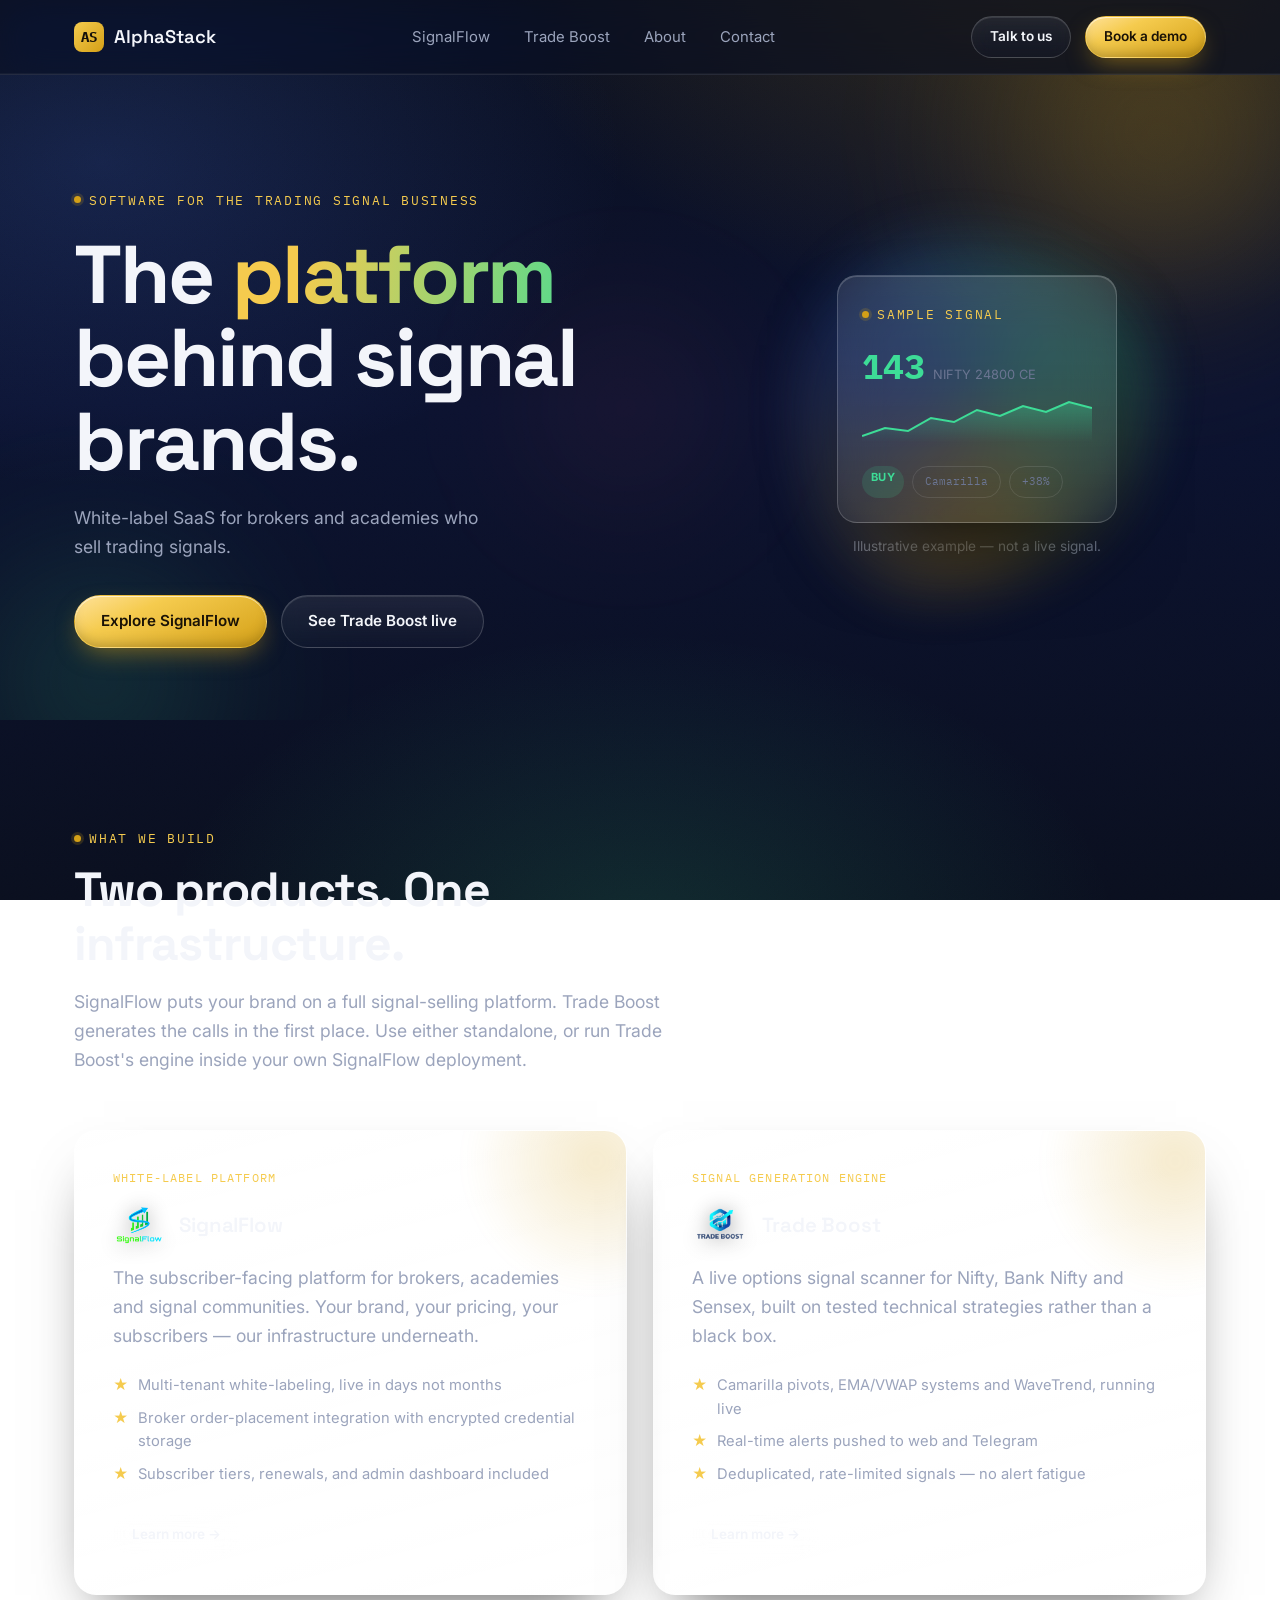
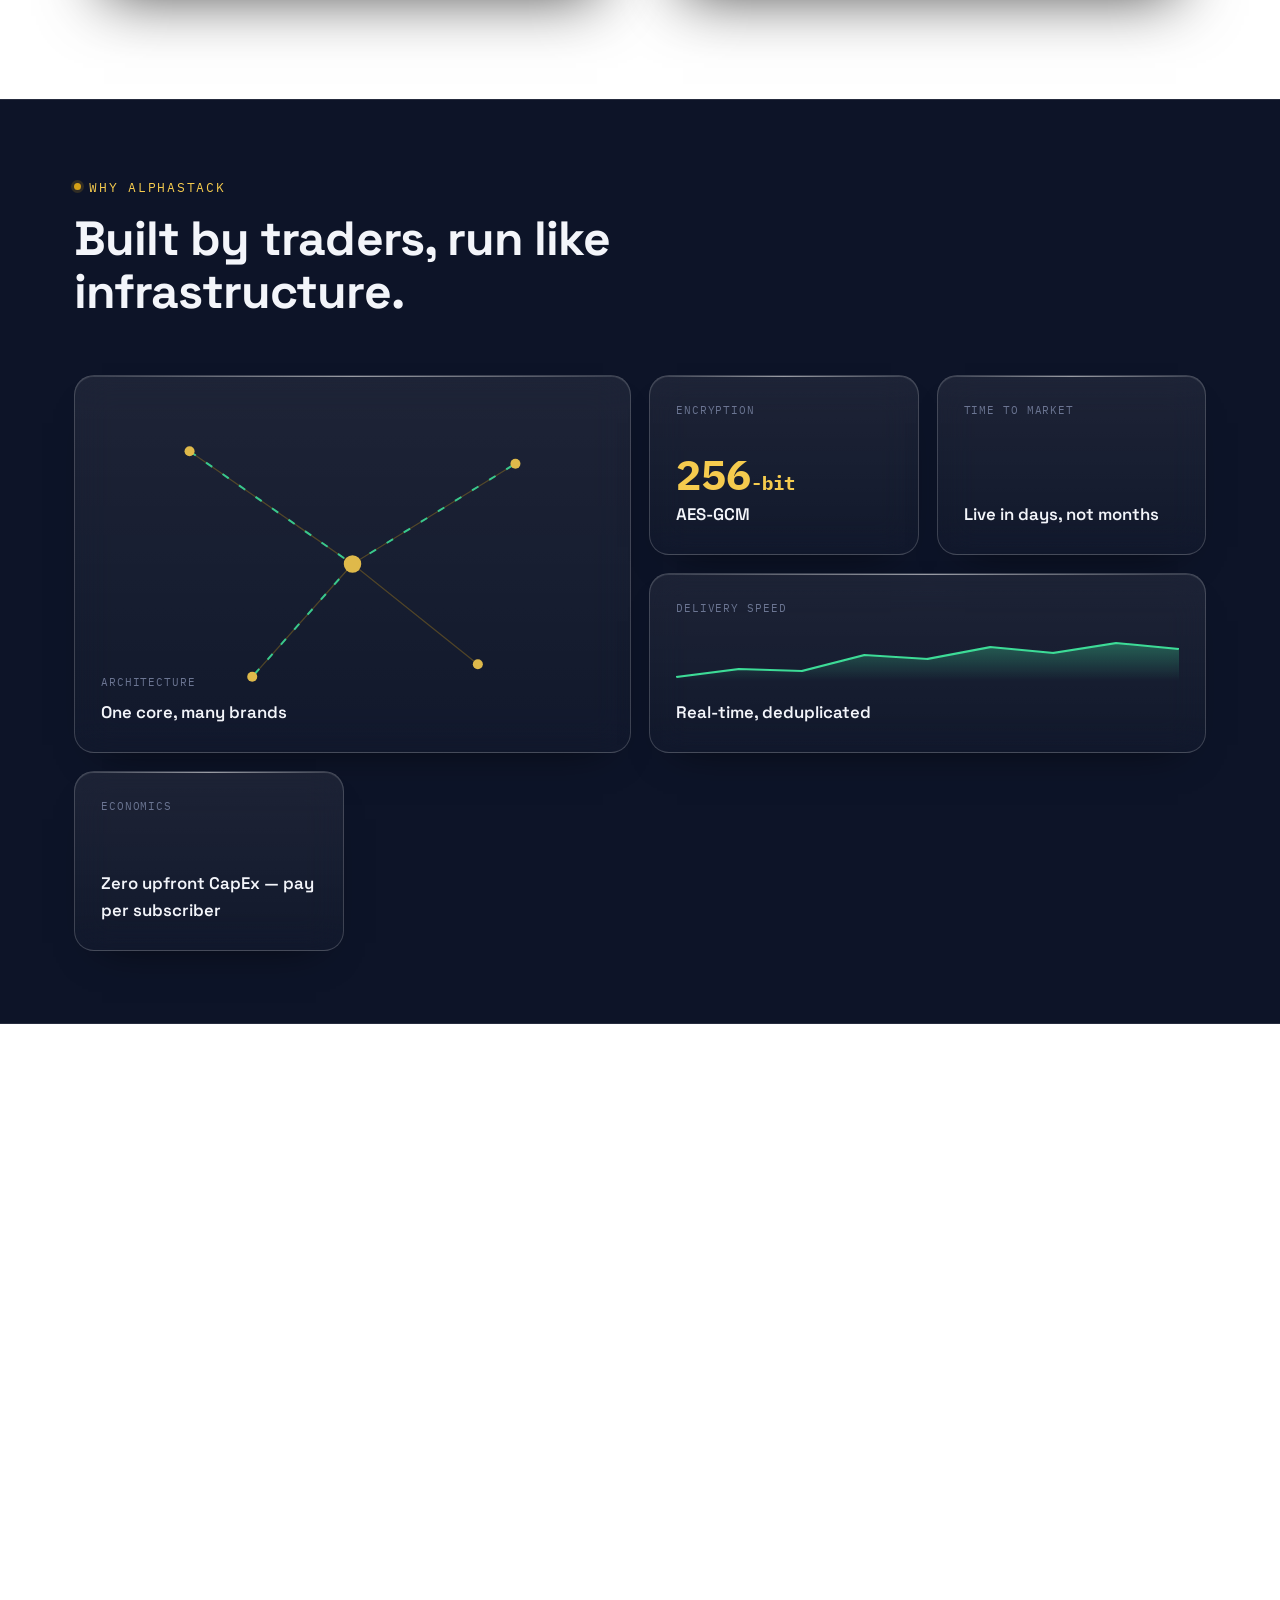
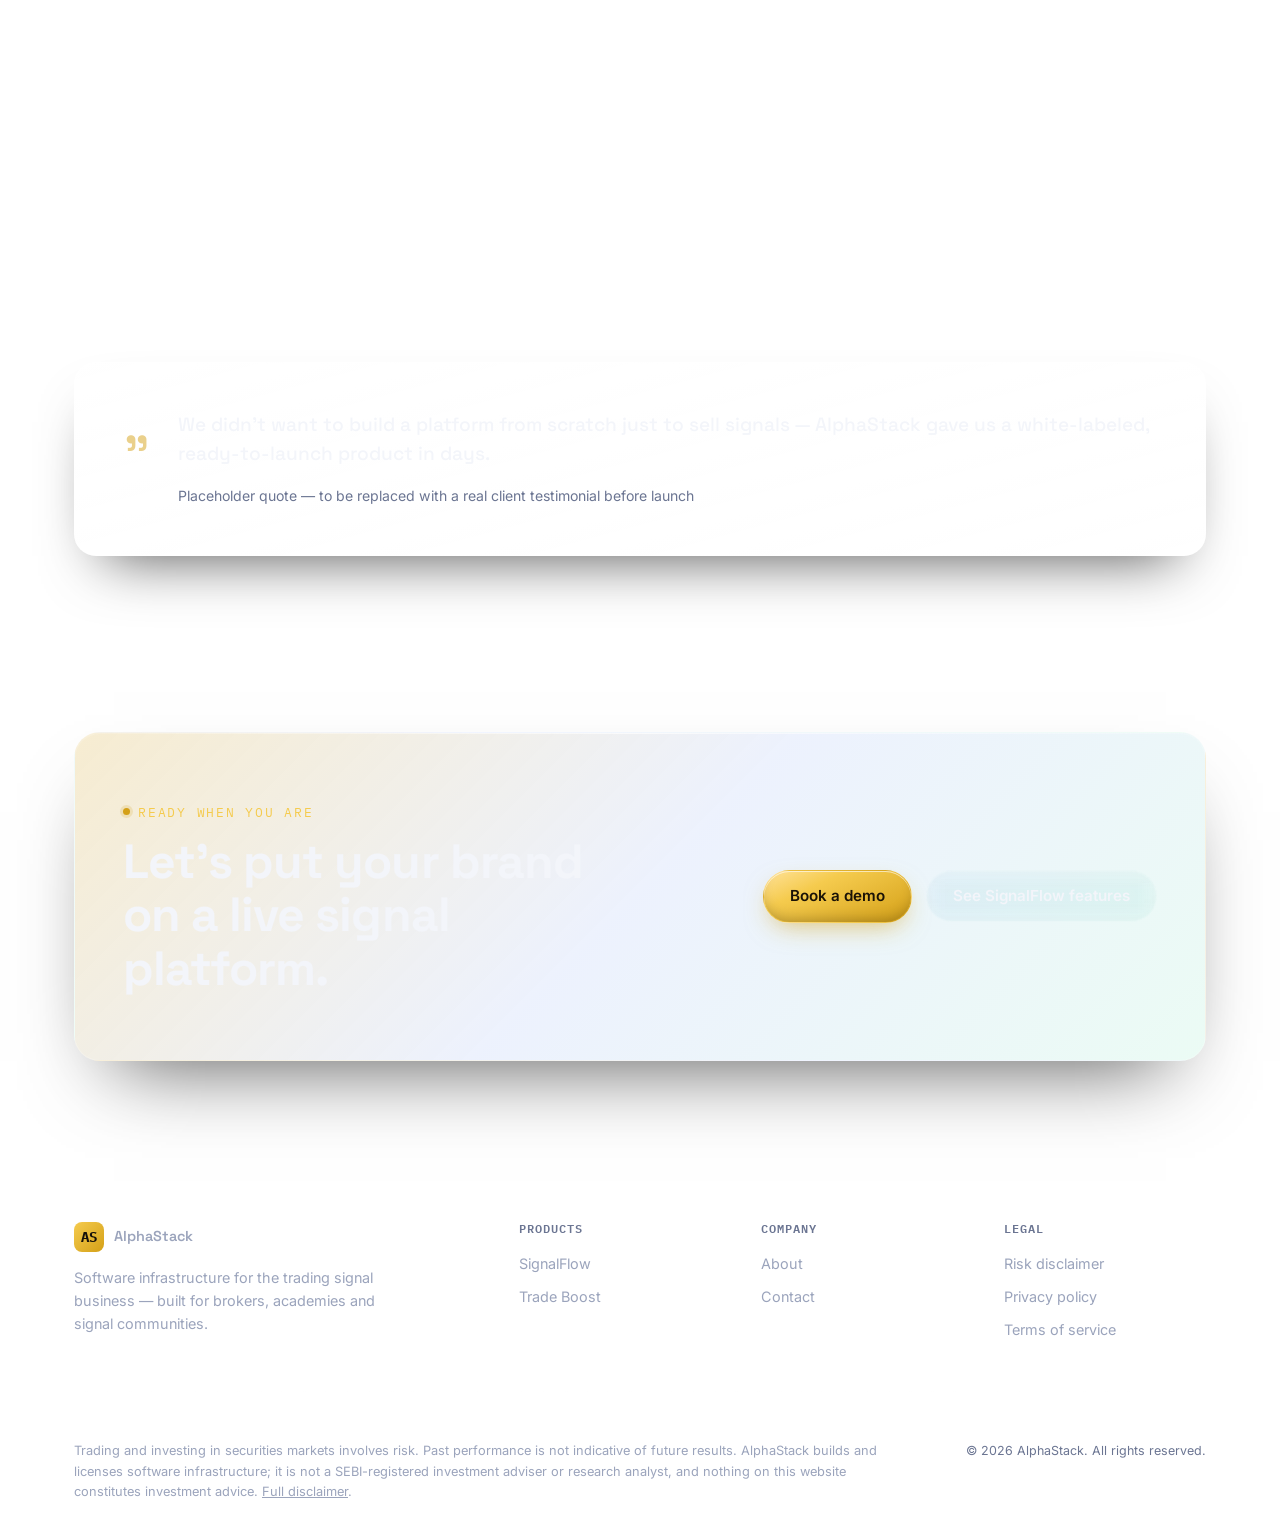
==== index.html @ 2ff77094 "Initial commit: AlphaStack marketing site Static HTML/CSS/JS site for SignalFlow and Trade Boost, pl" ====
<!DOCTYPE html>
<html lang="en">
<head>
<meta charset="UTF-8">
<meta name="viewport" content="width=device-width, initial-scale=1.0">
<title>AlphaStack — White-label trading signal platforms</title>
<meta name="description" content="AlphaStack builds SignalFlow, a white-label trading signal platform for brokers and academies, and Trade Boost, a live options signal engine for Nifty, Bank Nifty and Sensex.">
<link rel="canonical" href="https://alphastack.in/index.html">
<link rel="icon" type="image/svg+xml" href="favicon.svg">
<meta property="og:type" content="website">
<meta property="og:title" content="AlphaStack — White-label trading signal platforms">
<meta property="og:description" content="AlphaStack builds SignalFlow, a white-label trading signal platform for brokers and academies, and Trade Boost, a live options signal engine for Nifty, Bank Nifty and Sensex.">
<meta property="og:url" content="https://alphastack.in/index.html">
<meta property="og:image" content="https://alphastack.in/logos/SignalFlow-Logo.png">
<meta name="twitter:card" content="summary_large_image">
<meta name="twitter:title" content="AlphaStack — White-label trading signal platforms">
<meta name="twitter:description" content="AlphaStack builds SignalFlow, a white-label trading signal platform for brokers and academies, and Trade Boost, a live options signal engine for Nifty, Bank Nifty and Sensex.">
<meta name="twitter:image" content="https://alphastack.in/logos/SignalFlow-Logo.png">
<link rel="preconnect" href="https://fonts.googleapis.com">
<link href="https://fonts.googleapis.com/css2?family=Space+Grotesk:wght@500;600;700&family=Inter:wght@400;500;600;700&family=IBM+Plex+Mono:wght@400;500;600&display=swap" rel="stylesheet">
<link rel="stylesheet" href="style.css">
</head>
<body>

<nav class="nav">
  <div class="wrap">
    <a href="index.html" class="brand"><span class="brand-mark">AS</span> AlphaStack</a>
    <ul class="nav-links">
      <li><a href="signalflow.html">SignalFlow</a></li>
      <li><a href="tradeboost.html">Trade Boost</a></li>
      <li><a href="about.html">About</a></li>
      <li><a href="contact.html">Contact</a></li>
      <li class="nav-cta-mobile"><a href="contact.html" class="btn btn-primary btn-sm">Book a demo</a></li>
    </ul>
    <div class="nav-cta">
      <a href="contact.html" class="btn btn-ghost btn-sm">Talk to us</a>
      <a href="contact.html" class="btn btn-primary btn-sm">Book a demo</a>
      <button class="nav-toggle" aria-label="Toggle menu" aria-expanded="false">☰</button>
    </div>
  </div>
</nav>

<header class="hero">
  <div class="hero-orbs"><div class="orb orb-1"></div><div class="orb orb-2"></div><div class="orb orb-3"></div></div>
  <div class="wrap hero-grid">
    <div>
      <span class="eyebrow">Software for the trading signal business</span>
      <h1 class="type-statement" style="margin-top:22px;">The <span class="grad">platform</span><br>behind signal brands.</h1>
      <p class="lede" style="margin-top:20px; max-width:420px;">White-label SaaS for brokers and academies who sell trading signals.</p>
      <div class="hero-actions">
        <a href="signalflow.html" class="btn btn-primary">Explore SignalFlow</a>
        <a href="tradeboost.html" class="btn btn-ghost">See Trade Boost live</a>
      </div>
    </div>

    <div class="hero-stage reveal">
      <div class="blob"></div>
      <div class="stage-card" id="hero-stage-card">
        <div class="eyebrow" style="margin-bottom:14px;">Sample signal</div>
        <div class="stage-metric"><span class="n" data-count="142.5">0</span><span class="u">NIFTY 24800 CE</span></div>
        <svg class="sparkline" viewBox="0 0 200 44" preserveAspectRatio="none">
          <defs><linearGradient id="sparkFill" x1="0" y1="0" x2="0" y2="1"><stop offset="0%" stop-color="#3DDC97" stop-opacity=".35"/><stop offset="100%" stop-color="#3DDC97" stop-opacity="0"/></linearGradient></defs>
          <path class="fill" d="M0,38 L20,30 L40,33 L60,20 L80,24 L100,12 L120,18 L140,8 L160,14 L180,4 L200,10 L200,44 L0,44 Z"/>
          <path d="M0,38 L20,30 L40,33 L60,20 L80,24 L100,12 L120,18 L140,8 L160,14 L180,4 L200,10"/>
        </svg>
        <div class="stage-pills">
          <span class="pill pill-buy">BUY</span>
          <span class="badge" style="font-size:.68rem;">Camarilla</span>
          <span class="badge" style="font-size:.68rem;">+38%</span>
        </div>
      </div>
      <p class="hero-note" style="text-align:center; margin-top:14px;">Illustrative example — not a live signal.</p>
    </div>
  </div>
</header>

<section class="section">
  <div class="wrap">
    <div class="section-head reveal">
      <span class="eyebrow">What we build</span>
      <h2>Two products. One infrastructure.</h2>
      <p class="lede">SignalFlow puts your brand on a full signal-selling platform. Trade Boost generates the calls in the first place. Use either standalone, or run Trade Boost's engine inside your own SignalFlow deployment.</p>
    </div>

    <div class="grid-2">
      <div class="product-card reveal">
        <span class="product-tag">White-label platform</span>
        <div class="product-head">
          <div class="brand-logo-chip icon"><img src="logos/SignalFlow-Logo.png" alt="SignalFlow logo" loading="lazy"></div>
          <h3>SignalFlow</h3>
        </div>
        <p class="lede">The subscriber-facing platform for brokers, academies and signal communities. Your brand, your pricing, your subscribers — our infrastructure underneath.</p>
        <ul class="product-feats">
          <li>Multi-tenant white-labeling, live in days not months</li>
          <li>Broker order-placement integration with encrypted credential storage</li>
          <li>Subscriber tiers, renewals, and admin dashboard included</li>
        </ul>
        <a href="signalflow.html" class="btn btn-ghost btn-sm" style="margin-top:10px; align-self:flex-start;">Learn more →</a>
      </div>

      <div class="product-card reveal">
        <span class="product-tag">Signal generation engine</span>
        <div class="product-head">
          <div class="brand-logo-chip icon"><img src="logos/Trade-Boost-logo.png" alt="Trade Boost logo" loading="lazy"></div>
          <h3>Trade Boost</h3>
        </div>
        <p class="lede">A live options signal scanner for Nifty, Bank Nifty and Sensex, built on tested technical strategies rather than a black box.</p>
        <ul class="product-feats">
          <li>Camarilla pivots, EMA/VWAP systems and WaveTrend, running live</li>
          <li>Real-time alerts pushed to web and Telegram</li>
          <li>Deduplicated, rate-limited signals — no alert fatigue</li>
        </ul>
        <a href="tradeboost.html" class="btn btn-ghost btn-sm" style="margin-top:10px; align-self:flex-start;">Learn more →</a>
      </div>
    </div>
  </div>
</section>

<section class="section section-tight" style="background:var(--bg-soft); border-top:1px solid var(--border); border-bottom:1px solid var(--border);">
  <div class="wrap">
    <div class="section-head reveal">
      <span class="eyebrow">Why AlphaStack</span>
      <h2>Built by traders, run like infrastructure.</h2>
    </div>
    <div class="bento-grid reveal-stagger">
      <div class="bento-tile bento-wide bento-tall reveal" style="justify-content:flex-end;">
        <svg class="network-svg" viewBox="0 0 400 300">
          <line x1="70" y1="60" x2="200" y2="150"></line>
          <line x1="200" y1="150" x2="330" y2="70"></line>
          <line x1="200" y1="150" x2="120" y2="240"></line>
          <line x1="200" y1="150" x2="300" y2="230"></line>
          <line class="flow" x1="70" y1="60" x2="200" y2="150"></line>
          <line class="flow" x1="200" y1="150" x2="330" y2="70"></line>
          <line class="flow" x1="200" y1="150" x2="120" y2="240"></line>
          <circle class="pulse" cx="70" cy="60" r="4"></circle>
          <circle class="pulse" cx="330" cy="70" r="4"></circle>
          <circle cx="200" cy="150" r="7"></circle>
          <circle class="pulse" cx="120" cy="240" r="4"></circle>
          <circle class="pulse" cx="300" cy="230" r="4"></circle>
        </svg>
        <div>
          <span class="bento-tag">Architecture</span>
          <div class="bento-label">One core, many brands</div>
        </div>
      </div>
      <div class="bento-tile reveal">
        <span class="bento-tag">Encryption</span>
        <div><div class="bento-num">256<span style="font-size:1.2rem;">-bit</span></div><div class="bento-label">AES-GCM</div></div>
      </div>
      <div class="bento-tile reveal">
        <span class="bento-tag">Time to market</span>
        <div class="bento-label" style="margin-top:auto;">Live in days, not months</div>
      </div>
      <div class="bento-tile bento-wide reveal">
        <span class="bento-tag">Delivery speed</span>
        <svg class="sparkline" viewBox="0 0 200 44" preserveAspectRatio="none" style="margin-top:6px;">
          <defs><linearGradient id="sparkFill2" x1="0" y1="0" x2="0" y2="1"><stop offset="0%" stop-color="#D4A017" stop-opacity=".35"/><stop offset="100%" stop-color="#D4A017" stop-opacity="0"/></linearGradient></defs>
          <path class="fill" d="M0,40 L25,32 L50,34 L75,18 L100,22 L125,10 L150,16 L175,6 L200,12 L200,44 L0,44 Z" fill="url(#sparkFill2)"/>
          <path d="M0,40 L25,32 L50,34 L75,18 L100,22 L125,10 L150,16 L175,6 L200,12" stroke="var(--gold-soft)"/>
        </svg>
        <div class="bento-label">Real-time, deduplicated</div>
      </div>
      <div class="bento-tile reveal">
        <span class="bento-tag">Economics</span>
        <div class="bento-label" style="margin-top:auto;">Zero upfront CapEx — pay per subscriber</div>
      </div>
    </div>
  </div>
</section>

<section class="section">
  <div class="wrap">
    <div class="section-head reveal">
      <span class="eyebrow">How it works</span>
      <h2>From signup to live subscribers, in three steps.</h2>
    </div>
    <div class="steps">
      <div class="step reveal">
        <h3>Configure your brand</h3>
        <p>Logo, colors, domain, pricing — live in days.</p>
      </div>
      <div class="step reveal">
        <h3>Connect broker</h3>
        <p>Encrypted credentials, order-placement wired in.</p>
      </div>
      <div class="step reveal">
        <h3>Go live</h3>
        <p>Publish signals, manage subscribers from day one.</p>
      </div>
    </div>
  </div>
</section>

<section class="section section-tight">
  <div class="wrap">
    <div class="stats reveal">
      <div class="stat"><div class="num" data-count="3">0</div><div class="lbl">Strategy engines running</div></div>
      <div class="stat"><div class="num" data-count="256" data-suffix="-bit">0</div><div class="lbl">Broker credential encryption</div></div>
      <div class="stat"><div class="num" data-count="2">0</div><div class="lbl">Products, one infrastructure</div></div>
    </div>
  </div>
</section>

<section class="section section-tight">
  <div class="wrap">
    <div class="testimonial reveal">
      <span class="quote-mark">"</span>
      <div>
        <blockquote>We didn't want to build a platform from scratch just to sell signals — AlphaStack gave us a white-labeled, ready-to-launch product in days.</blockquote>
        <cite>Placeholder quote — to be replaced with a real client testimonial before launch</cite>
      </div>
    </div>
  </div>
</section>

<section class="section">
  <div class="wrap">
    <div class="cta-band reveal">
      <div>
        <span class="eyebrow">Ready when you are</span>
        <h2 style="margin-top:12px;">Let's put your brand on a live signal platform.</h2>
      </div>
      <div style="display:flex; gap:14px; flex-wrap:wrap;">
        <a href="contact.html" class="btn btn-primary">Book a demo</a>
        <a href="signalflow.html" class="btn btn-ghost">See SignalFlow features</a>
      </div>
    </div>
  </div>
</section>

<footer>
  <div class="wrap">
    <div class="footer-grid">
      <div>
        <a href="index.html" class="brand" style="margin-bottom:14px; display:inline-flex;"><span class="brand-mark">AS</span> AlphaStack</a>
        <p style="color:var(--text-muted); font-size:.9rem; max-width:320px;">Software infrastructure for the trading signal business — built for brokers, academies and signal communities.</p>
      </div>
      <div>
        <h4>Products</h4>
        <a href="signalflow.html">SignalFlow</a>
        <a href="tradeboost.html">Trade Boost</a>
      </div>
      <div>
        <h4>Company</h4>
        <a href="about.html">About</a>
        <a href="contact.html">Contact</a>
      </div>
      <div>
        <h4>Legal</h4>
        <a href="disclaimer.html">Risk disclaimer</a>
        <a href="privacy.html">Privacy policy</a>
        <a href="terms.html">Terms of service</a>
      </div>
    </div>
    <div class="divider-fade"></div>
    <div class="footer-bottom" style="margin-top:24px;">
      <p class="disclaimer-short">Trading and investing in securities markets involves risk. Past performance is not indicative of future results. AlphaStack builds and licenses software infrastructure; it is not a SEBI-registered investment adviser or research analyst, and nothing on this website constitutes investment advice. <a href="disclaimer.html">Full disclaimer</a>.</p>
      <p class="copyright">© 2026 AlphaStack. All rights reserved.</p>
    </div>
  </div>
</footer>

<script defer src="/_vercel/insights/script.js"></script>
<script src="script.js"></script>
</body>
</html>
---- style.css ----
/* ============================================================
   AlphaStack — Design tokens
   ============================================================ */
:root{
  --bg:            #0A0F1F;
  --bg-soft:       #0D1428;
  --surface:       rgba(255,255,255,.045);
  --surface-hi:    rgba(255,255,255,.075);
  --border:        rgba(255,255,255,.10);
  --border-hi:     rgba(255,255,255,.18);
  --text:          #F3F5FA;
  --text-muted:    #9BA4BC;
  --text-dim:      #6B7592;

  --gold:          #D4A017;
  --gold-soft:     #F5CB4E;
  --mint:          #3DDC97;
  --red:           #E5484D;
  --blue:          #4C7CF0;

  --font-display:  'Space Grotesk', system-ui, sans-serif;
  --font-body:     'Inter', system-ui, sans-serif;
  --font-mono:     'IBM Plex Mono', ui-monospace, monospace;

  --radius:        16px;
  --radius-sm:     10px;
  --max:           1180px;

  --ease: cubic-bezier(.16,.84,.44,1);
}

*,*::before,*::after{ box-sizing:border-box; }
html{ scroll-behavior:smooth; }
@media (prefers-reduced-motion: reduce){
  html{ scroll-behavior:auto; }
  *,*::before,*::after{ animation-duration:.001ms !important; animation-iteration-count:1 !important; transition-duration:.001ms !important; scroll-behavior:auto !important; }
}

body{
  cursor:url("[data-uri]") 16 16, auto;
  margin:0;
  background:
    radial-gradient(1000px 640px at 85% -8%, rgba(212,160,23,.22), transparent 62%),
    radial-gradient(900px 560px at 8% 18%, rgba(76,124,240,.18), transparent 58%),
    radial-gradient(800px 520px at 50% 105%, rgba(61,220,151,.14), transparent 60%),
    linear-gradient(180deg, #0A0F1F 0%, #0B1230 45%, #0A0F1F 100%);
  background-attachment:fixed;
  color:var(--text);
  font-family:var(--font-body);
  font-size:16px;
  line-height:1.6;
  -webkit-font-smoothing:antialiased;
  position:relative;
}

/* ---------- Grain overlay (Noise & Chromatic Mash-Up) ---------- */
body::before{
  content:"";
  position:fixed; inset:0; z-index:2; pointer-events:none;
  opacity:.05; mix-blend-mode:overlay;
  background-image:url("data:image/svg+xml,%3Csvg xmlns='http://www.w3.org/2000/svg' width='120' height='120'%3E%3Cfilter id='n'%3E%3CfeTurbulence type='fractalNoise' baseFrequency='0.9' numOctaves='2' stitchTiles='stitch'/%3E%3C/filter%3E%3Crect width='100%25' height='100%25' filter='url(%23n)'/%3E%3C/svg%3E");
}

img{ max-width:100%; display:block; }
a{ color:inherit; text-decoration:none; }
ul{ list-style:none; margin:0; padding:0; }

::selection{ background:var(--gold); color:#100C00; }

:focus-visible{
  outline: 2px solid var(--gold-soft);
  outline-offset: 3px;
  border-radius: 4px;
}

.wrap{ max-width:var(--max); margin:0 auto; padding:0 24px; }
.eyebrow{
  font-family:var(--font-mono);
  font-size:12.5px;
  letter-spacing:.14em;
  text-transform:uppercase;
  color:var(--gold-soft);
  display:inline-flex;
  align-items:center;
  gap:8px;
}
.eyebrow::before{
  content:"";
  width:7px; height:7px; border-radius:50%;
  background:var(--gold);
  box-shadow:0 0 0 3px rgba(212,160,23,.18);
}

h1,h2,h3,h4{
  font-family:var(--font-display);
  font-weight:600;
  letter-spacing:-.01em;
  line-height:1.12;
  margin:0;
}
h1{ font-size:clamp(2.6rem, 5.6vw, 4.6rem); font-weight:700; letter-spacing:-.02em; }
h2{ font-size:clamp(2rem, 3.8vw, 3rem); font-weight:700; letter-spacing:-.02em; }
h3{ font-size:1.28rem; }
p{ margin:0; }
.lede{ color:var(--text-muted); font-size:1.1rem; line-height:1.65; }
.mono{ font-family:var(--font-mono); }

.section{ padding:104px 0; position:relative; }
.section-tight{ padding:72px 0; }
.section-head{ max-width:640px; margin-bottom:56px; }
.section-head h2{ margin-top:14px; }
.section-head p{ margin-top:16px; }

/* ---------- Buttons ---------- */
.btn{
  display:inline-flex; align-items:center; gap:8px;
  font-family:var(--font-body); font-weight:600; font-size:.95rem;
  padding:13px 26px; border-radius:999px; border:1px solid transparent;
  cursor:pointer; transition:transform .25s var(--ease), background .25s, border-color .25s, box-shadow .25s;
  white-space:nowrap; position:relative; overflow:hidden;
}
.btn:hover{ transform:translateY(-2px); }
.btn:active{ transform:translateY(0) scale(.96); transition:transform .12s ease-out; }
.btn-primary{
  background:linear-gradient(155deg, #FFE29A 0%, var(--gold-soft) 32%, var(--gold) 100%);
  color:#1A1206;
  box-shadow:inset 0 1px 0 rgba(255,255,255,.6), inset 0 -8px 14px -6px rgba(0,0,0,.25), 0 10px 26px -8px rgba(212,160,23,.6);
}
.btn-primary:hover{ box-shadow:inset 0 1px 0 rgba(255,255,255,.7), inset 0 -8px 14px -6px rgba(0,0,0,.2), 0 14px 34px -8px rgba(212,160,23,.75); }
.btn-ghost{
  background:linear-gradient(180deg, rgba(255,255,255,.08), rgba(255,255,255,.02));
  backdrop-filter:blur(10px);
  color:var(--text); border-color:var(--border-hi);
  box-shadow:inset 0 1px 0 rgba(255,255,255,.1);
}
.btn-ghost:hover{ border-color:var(--gold-soft); color:var(--gold-soft); }
.btn-sm{ padding:9px 18px; font-size:.85rem; }

/* ---------- Nav ---------- */
.nav{
  position:sticky; top:0; z-index:100;
  background:rgba(10,15,31,.62);
  backdrop-filter:blur(20px) saturate(160%); -webkit-backdrop-filter:blur(20px) saturate(160%);
  border-bottom:1px solid var(--border);
  box-shadow:inset 0 -1px 0 rgba(255,255,255,.04);
}
.nav .wrap{ display:flex; align-items:center; justify-content:space-between; height:74px; }
.brand{ display:flex; align-items:center; gap:10px; font-family:var(--font-display); font-weight:600; font-size:1.15rem; }
.brand-mark{
  width:30px; height:30px; border-radius:8px;
  background:linear-gradient(135deg, var(--gold-soft), var(--gold));
  display:flex; align-items:center; justify-content:center;
  color:#15100A; font-family:var(--font-mono); font-weight:700; font-size:14px;
}
.nav-links{ display:flex; align-items:center; gap:34px; }
.nav-links a{ font-size:.93rem; color:var(--text-muted); transition:color .2s; position:relative; }
.nav-links a:hover{ color:var(--text); }
.nav-links a.active{ color:var(--gold-soft); }
.nav-cta{ display:flex; align-items:center; gap:14px; }
.nav-toggle{ display:none; background:none; border:1px solid var(--border); border-radius:8px; padding:8px 10px; color:var(--text); cursor:pointer; }
.nav-cta-mobile{ display:none; }

@media (max-width: 900px){
  .nav-links{
    position:fixed; inset:74px 0 0 0; background:var(--bg-soft);
    flex-direction:column; padding:32px 24px; gap:22px; align-items:flex-start;
    transform:translateX(100%); transition:transform .35s var(--ease);
    border-top:1px solid var(--border);
  }
  .nav-links.open{ transform:translateX(0); }
  .nav-toggle{ display:inline-flex; }
  .nav-cta .btn-ghost, .nav-cta .btn-primary{ display:none; }
  .nav-cta-mobile{ display:list-item; margin-top:10px; }
}

/* ---------- Hero ---------- */
.hero{ padding:110px 0 72px; overflow:hidden; position:relative; }
.hero-grid{ display:grid; grid-template-columns:1.15fr .85fr; gap:56px; align-items:center; position:relative; z-index:2; }
.hero h1{ margin-top:22px; }
.hero-actions{ display:flex; gap:14px; margin-top:34px; flex-wrap:wrap; }
.hero-note{ margin-top:18px; color:var(--text-dim); font-size:.85rem; }

/* Chromatic glow orbs — signature background motif */
.hero-orbs{ position:absolute; inset:0; z-index:0; overflow:hidden; pointer-events:none; }
.orb{ position:absolute; border-radius:50%; filter:blur(70px); opacity:.55; animation:orbFloat 16s ease-in-out infinite; }
.orb-1{ width:480px; height:480px; top:-180px; right:-120px; background:radial-gradient(circle, rgba(212,160,23,.55), transparent 70%); animation-delay:0s; }
.orb-2{ width:360px; height:360px; bottom:-140px; left:-80px; background:radial-gradient(circle, rgba(61,220,151,.4), transparent 70%); animation-delay:-6s; }
.orb-3{ width:280px; height:280px; top:30%; left:38%; background:radial-gradient(circle, rgba(229,72,77,.22), transparent 70%); animation-delay:-11s; }
@keyframes orbFloat{
  0%,100%{ transform:translate(0,0) scale(1); }
  33%{ transform:translate(30px,-25px) scale(1.08); }
  66%{ transform:translate(-24px,20px) scale(.95); }
}
@media (prefers-reduced-motion: reduce){ .orb{ animation:none; } }

/* Oversized typographic statement */
.type-statement{
  font-family:var(--font-display);
  font-size:clamp(2.8rem, 6.4vw, 5.4rem);
  font-weight:700;
  letter-spacing:-.025em;
  line-height:1.02;
}
.type-statement .grad{
  background:linear-gradient(100deg, var(--gold-soft) 10%, var(--mint) 55%, var(--gold-soft) 90%);
  background-size:220% 100%;
  -webkit-background-clip:text; background-clip:text; color:transparent;
  animation:gradShift 7s ease infinite;
}
@keyframes gradShift{
  0%,100%{ background-position:0% 50%; }
  50%{ background-position:100% 50%; }
}

.pill{ padding:3px 9px; border-radius:999px; font-size:.7rem; font-weight:700; letter-spacing:.03em; }
.pill-buy{ background:rgba(61,220,151,.14); color:var(--mint); }
.pill-sell{ background:rgba(229,72,77,.14); color:var(--red); }
.live-dot{ width:6px; height:6px; border-radius:50%; background:var(--mint); display:inline-block; margin-right:6px; animation:pulse 1.6s infinite; }
@keyframes pulse{ 0%,100%{ opacity:1; } 50%{ opacity:.35; } }

@media (max-width: 900px){
  .hero-grid{ grid-template-columns:1fr; }
}

/* ---------- Cards / grids ---------- */
.grid-2{ display:grid; grid-template-columns:1fr 1fr; gap:26px; }
.grid-3{ display:grid; grid-template-columns:repeat(3,1fr); gap:24px; }
.grid-4{ display:grid; grid-template-columns:repeat(4,1fr); gap:22px; }
@media (max-width: 980px){ .grid-3,.grid-4{ grid-template-columns:1fr 1fr; } }
@media (max-width: 640px){ .grid-2,.grid-3,.grid-4{ grid-template-columns:1fr; } }

.card{
  background:linear-gradient(180deg, rgba(255,255,255,.065), rgba(255,255,255,.02));
  backdrop-filter:blur(18px); -webkit-backdrop-filter:blur(18px);
  border:1px solid var(--border); border-radius:var(--radius);
  padding:30px; position:relative; overflow:hidden;
  box-shadow:inset 0 1px 0 rgba(255,255,255,.08), 0 20px 40px -28px rgba(0,0,0,.7);
  transition:border-color .25s, transform .25s var(--ease), box-shadow .25s;
}
.card::before{
  content:""; position:absolute; top:0; left:0; right:0; height:1px;
  background:linear-gradient(90deg, transparent, rgba(255,255,255,.5), transparent);
}
.card:hover{
  border-color:rgba(212,160,23,.45); transform:translateY(-4px);
  box-shadow:inset 0 1px 0 rgba(255,255,255,.1), 0 26px 50px -24px rgba(0,0,0,.75), 0 0 0 1px rgba(212,160,23,.12);
}
.card-accent{ transition:border-color .25s, transform .25s var(--ease), box-shadow .25s; }
.card-accent-mint:hover{ border-color:rgba(61,220,151,.5); box-shadow:inset 0 1px 0 rgba(255,255,255,.1), 0 26px 50px -24px rgba(0,0,0,.75), 0 0 32px -6px rgba(61,220,151,.35); }
.card-accent-blue:hover{ border-color:rgba(76,124,240,.5); box-shadow:inset 0 1px 0 rgba(255,255,255,.1), 0 26px 50px -24px rgba(0,0,0,.75), 0 0 32px -6px rgba(76,124,240,.35); }
.card-accent-gold:hover{ border-color:rgba(212,160,23,.5); box-shadow:inset 0 1px 0 rgba(255,255,255,.1), 0 26px 50px -24px rgba(0,0,0,.75), 0 0 32px -6px rgba(212,160,23,.35); }
.icon-mint{ background:linear-gradient(160deg, rgba(61,220,151,.28), rgba(61,220,151,.08)); border-color:rgba(61,220,151,.3); color:var(--mint); }
.icon-blue{ background:linear-gradient(160deg, rgba(76,124,240,.28), rgba(76,124,240,.08)); border-color:rgba(76,124,240,.3); color:var(--blue); }
.icon-gold{ background:linear-gradient(160deg, rgba(212,160,23,.28), rgba(212,160,23,.08)); border-color:rgba(212,160,23,.3); color:var(--gold-soft); }
.card .icon{
  width:42px; height:42px; border-radius:10px; margin-bottom:18px;
  background:linear-gradient(160deg, rgba(212,160,23,.28), rgba(212,160,23,.08));
  border:1px solid rgba(212,160,23,.25);
  color:var(--gold-soft);
  box-shadow:inset 0 1px 0 rgba(255,255,255,.15);
  display:flex; align-items:center; justify-content:center; font-family:var(--font-mono); font-weight:700;
}
.card h3{ margin-bottom:10px; }
.card p{ color:var(--text-muted); font-size:.95rem; }

.product-card{
  background:linear-gradient(165deg, rgba(255,255,255,.08), rgba(255,255,255,.02));
  backdrop-filter:blur(20px); -webkit-backdrop-filter:blur(20px);
  border:1px solid var(--border-hi); border-radius:22px; padding:38px;
  display:flex; flex-direction:column; gap:18px; position:relative; overflow:hidden;
  box-shadow:inset 0 1px 0 rgba(255,255,255,.12), 0 30px 60px -30px rgba(0,0,0,.75);
}
.product-card::before{
  content:""; position:absolute; top:0; left:0; right:0; height:1px;
  background:linear-gradient(90deg, transparent, rgba(255,255,255,.6), transparent);
}
.product-card::after{
  content:""; position:absolute; width:260px; height:260px; border-radius:50%;
  background:radial-gradient(circle, rgba(212,160,23,.22), transparent 70%);
  top:-100px; right:-100px; filter:blur(10px);
}
.product-tag{ font-family:var(--font-mono); font-size:.72rem; letter-spacing:.1em; text-transform:uppercase; color:var(--gold-soft); }
.product-head{ display:flex; align-items:center; gap:12px; }

/* ---------- Product logo (rendered directly on the dark background, no light panel) ---------- */
.brand-logo-chip{ display:inline-flex; align-items:center; }
.brand-logo-chip img{ display:block; height:28px; width:auto; filter:drop-shadow(0 2px 10px rgba(0,0,0,.45)); }
.brand-logo-chip.lg img{ height:38px; }
.brand-logo-chip.icon img{ height:40px; }
/* Trade Boost's source logo has a dark navy wordmark that disappears on our dark theme —
   invert it to a clean white mark instead of boxing it in a light panel. */
.brand-logo-chip.mono img{ filter:brightness(0) invert(1) drop-shadow(0 2px 10px rgba(0,0,0,.4)); opacity:.95; }
.product-feats{ display:flex; flex-direction:column; gap:9px; margin-top:6px; }
.product-feats li{ display:flex; gap:10px; align-items:flex-start; color:var(--text-muted); font-size:.92rem; }
.product-feats li::before{ content:"★"; color:var(--gold-soft); flex-shrink:0; }

/* ---------- Steps ---------- */
.steps{ display:grid; grid-template-columns:repeat(3,1fr); gap:30px; counter-reset:step; }
@media (max-width:900px){ .steps{ grid-template-columns:1fr; } }
.step{ position:relative; padding-top:8px; }
.step::before{
  counter-increment:step; content:counter(step,decimal-leading-zero);
  font-family:var(--font-mono); font-size:2.4rem; color:var(--border); font-weight:600; display:block; margin-bottom:12px;
}
.step h3{ margin-bottom:8px; }
.step p{ color:var(--text-muted); font-size:.93rem; }

/* ---------- Stats ---------- */
.stats{
  display:grid; grid-template-columns:repeat(3,1fr); gap:1px;
  background:var(--border); border:1px solid var(--border); border-radius:var(--radius); overflow:hidden;
}
@media (max-width:760px){ .stats{ grid-template-columns:1fr; } }
.stat{
  background:linear-gradient(180deg, rgba(255,255,255,.06), rgba(255,255,255,.015));
  backdrop-filter:blur(16px); -webkit-backdrop-filter:blur(16px);
  padding:34px 24px; text-align:center;
  box-shadow:inset 0 1px 0 rgba(255,255,255,.08);
}
.stat .num{ font-family:var(--font-mono); font-size:2.1rem; color:var(--gold-soft); font-weight:600; }
.stat .lbl{ color:var(--text-dim); font-size:.82rem; margin-top:6px; }

/* ---------- Testimonial ---------- */
.testimonial{
  background:linear-gradient(165deg, rgba(255,255,255,.08), rgba(255,255,255,.02));
  backdrop-filter:blur(20px); -webkit-backdrop-filter:blur(20px);
  border:1px solid var(--border-hi); border-radius:22px;
  box-shadow:inset 0 1px 0 rgba(255,255,255,.12), 0 30px 60px -30px rgba(0,0,0,.7);
  padding:48px; display:grid; grid-template-columns:auto 1fr; gap:28px; align-items:center;
  position:relative; overflow:hidden;
}
.testimonial::before{
  content:""; position:absolute; top:0; left:0; right:0; height:1px;
  background:linear-gradient(90deg, transparent, rgba(255,255,255,.5), transparent);
}
@media (max-width:700px){ .testimonial{ grid-template-columns:1fr; } }
.quote-mark{ font-family:var(--font-display); font-size:4rem; color:var(--gold); line-height:1; opacity:.5; }
.testimonial blockquote{ margin:0; font-size:1.2rem; font-family:var(--font-display); font-weight:500; line-height:1.5; }
.testimonial cite{ display:block; margin-top:16px; color:var(--text-dim); font-style:normal; font-size:.88rem; }

/* ---------- CTA band ---------- */
.cta-band{
  background:linear-gradient(135deg, rgba(212,160,23,.20), rgba(76,124,240,.10), rgba(61,220,151,.10));
  backdrop-filter:blur(20px); -webkit-backdrop-filter:blur(20px);
  border:1px solid var(--border-hi); border-radius:26px; padding:64px 48px;
  box-shadow:inset 0 1px 0 rgba(255,255,255,.15), 0 40px 80px -40px rgba(0,0,0,.7);
  display:flex; justify-content:space-between; align-items:center; gap:32px; flex-wrap:wrap;
  position:relative; overflow:hidden;
}
.cta-band::before{
  content:""; position:absolute; top:0; left:0; right:0; height:1px;
  background:linear-gradient(90deg, transparent, rgba(255,255,255,.6), transparent);
}
.cta-band h2{ max-width:480px; }

/* ---------- Footer ---------- */
footer{ border-top:1px solid var(--border); padding:56px 0 28px; }
.footer-grid{ display:grid; grid-template-columns:2fr 1fr 1fr 1fr; gap:40px; margin-bottom:40px; }
@media (max-width:760px){ .footer-grid{ grid-template-columns:1fr 1fr; } }
.footer-grid h4{ font-family:var(--font-mono); font-size:.78rem; text-transform:uppercase; letter-spacing:.08em; color:var(--text-dim); margin-bottom:16px; }
.footer-grid a{ display:block; color:var(--text-muted); font-size:.9rem; margin-bottom:10px; transition:color .2s; }
.footer-grid a:hover{ color:var(--gold-soft); }
.footer-bottom{ border-top:1px solid var(--border); padding-top:24px; display:flex; justify-content:space-between; gap:20px; flex-wrap:wrap; }
.disclaimer-short{ color:var(--text-muted); font-size:.8rem; max-width:820px; line-height:1.6; }
.disclaimer-short a{ color:var(--text-muted); text-decoration:underline; }
.copyright{ color:var(--text-dim); font-size:.78rem; white-space:nowrap; }

/* ---------- Reveal ---------- */
.reveal{ opacity:0; transform:translateY(24px) scale(.985); transition:opacity .8s var(--ease), transform .8s var(--ease); }
.reveal.in{ opacity:1; transform:translateY(0) scale(1); }
.reveal-stagger.in > *{ transition-delay:calc(var(--i, 0) * 90ms); }

/* ---------- Cursor blob (soft glow trailing the pointer) ---------- */
.cursor-blob{
  position:fixed; top:0; left:0; width:380px; height:380px; border-radius:50%;
  background:radial-gradient(circle, rgba(212,160,23,.32), rgba(61,220,151,.16) 45%, transparent 72%);
  filter:blur(50px); mix-blend-mode:screen;
  pointer-events:none; z-index:1; opacity:0; transition:opacity .4s ease;
}
.cursor-blob.active{ opacity:1; }

/* ---------- Scroll progress bar (cinematic motion touch) ---------- */
.scroll-progress{
  position:fixed; top:0; left:0; height:3px; width:0%;
  background:linear-gradient(90deg, var(--gold), var(--mint));
  z-index:200; transition:width .1s linear;
}

/* ---------- Bento grid (visual-first feature layout) ---------- */
.bento-grid{
  display:grid; grid-template-columns:repeat(4,1fr); grid-auto-rows:180px; gap:18px;
}
.bento-tile{
  background:linear-gradient(180deg, rgba(255,255,255,.07), rgba(255,255,255,.02));
  backdrop-filter:blur(18px); -webkit-backdrop-filter:blur(18px);
  border:1px solid var(--border-hi); border-radius:20px;
  padding:26px; position:relative; overflow:hidden;
  box-shadow:inset 0 1px 0 rgba(255,255,255,.1), 0 20px 40px -28px rgba(0,0,0,.7);
  display:flex; flex-direction:column; justify-content:space-between;
  transition:transform .3s var(--ease), border-color .3s;
}
.bento-tile::before{
  content:""; position:absolute; top:0; left:0; right:0; height:1px;
  background:linear-gradient(90deg, transparent, rgba(255,255,255,.5), transparent);
}
.bento-tile:hover{ transform:translateY(-4px); border-color:rgba(212,160,23,.4); }
.bento-wide{ grid-column:span 2; }
.bento-tall{ grid-row:span 2; }
.bento-tag{ font-family:var(--font-mono); font-size:.7rem; letter-spacing:.08em; text-transform:uppercase; color:var(--text-dim); }
.bento-num{ font-family:var(--font-mono); font-weight:700; font-size:2.6rem; color:var(--gold-soft); line-height:1; }
.bento-label{ font-family:var(--font-display); font-size:1.05rem; font-weight:600; margin-top:6px; }
@media (max-width:980px){ .bento-grid{ grid-template-columns:repeat(2,1fr); grid-auto-rows:170px; } .bento-wide{ grid-column:span 2; } }
@media (max-width:600px){ .bento-grid{ grid-template-columns:1fr; } .bento-wide, .bento-tall{ grid-column:span 1; grid-row:span 1; } .bento-tile{ min-height:170px; } }

/* Sparkline mini-chart */
.sparkline{ width:100%; height:44px; }
.sparkline path{ fill:none; stroke:var(--mint); stroke-width:2; }
.sparkline .fill{ fill:url(#sparkFill); stroke:none; }

/* Network node diagram (signal-flow motif) */
.network-svg{ width:100%; height:100%; position:absolute; inset:0; opacity:.9; }
.network-svg circle{ fill:var(--gold-soft); }
.network-svg circle.pulse{ animation:nodePulse 2.4s ease-in-out infinite; }
.network-svg circle:nth-child(2).pulse{ animation-delay:.4s; }
.network-svg circle:nth-child(3).pulse{ animation-delay:.8s; }
@keyframes nodePulse{ 0%,100%{ opacity:.5; r:3; } 50%{ opacity:1; r:5; } }
.network-svg line{ stroke:rgba(212,160,23,.35); stroke-width:1; }
.network-svg .flow{ stroke:var(--mint); stroke-width:1.6; stroke-dasharray:6 10; animation:flowMove 1.8s linear infinite; }
@keyframes flowMove{ to{ stroke-dashoffset:-32; } }

/* ---------- Hero visual stage (replaces list-style panel on homepage) ---------- */
.hero-stage{ position:relative; height:420px; display:flex; flex-direction:column; align-items:center; justify-content:center; }
.hero-stage .blob{
  position:absolute; width:340px; height:340px; border-radius:42% 58% 65% 35% / 45% 40% 60% 55%;
  background:conic-gradient(from 180deg, rgba(212,160,23,.55), rgba(76,124,240,.4), rgba(61,220,151,.45), rgba(212,160,23,.55));
  filter:blur(30px); opacity:.65; animation:blobMorph 12s ease-in-out infinite;
}
@keyframes blobMorph{
  0%,100%{ border-radius:42% 58% 65% 35% / 45% 40% 60% 55%; transform:rotate(0deg) scale(1); }
  50%{ border-radius:65% 35% 42% 58% / 55% 60% 40% 45%; transform:rotate(20deg) scale(1.08); }
}
.hero-stage .stage-card{
  position:relative; z-index:2; width:280px;
  background:linear-gradient(180deg, rgba(255,255,255,.1), rgba(255,255,255,.03));
  backdrop-filter:blur(24px); -webkit-backdrop-filter:blur(24px);
  border:1px solid var(--border-hi); border-radius:20px; padding:24px;
  box-shadow:inset 0 1px 0 rgba(255,255,255,.18), 0 40px 90px -30px rgba(0,0,0,.85);
}
.stage-metric{ display:flex; align-items:baseline; gap:8px; margin-bottom:4px; }
.stage-metric .n{ font-family:var(--font-mono); font-size:2.2rem; font-weight:700; color:var(--mint); }
.stage-metric .u{ color:var(--text-dim); font-size:.8rem; }
.stage-pills{ display:flex; gap:8px; margin-top:16px; flex-wrap:wrap; }
.page-hero{ padding:88px 0 60px; border-bottom:1px solid var(--border); position:relative; }
.page-hero h1{ margin-top:16px; max-width:820px; }
.page-hero p{ margin-top:18px; max-width:620px; }
.page-hero .wrap{ position:relative; z-index:2; }

/* ---------- Strategy cards (Trade Boost) ---------- */
.strategy-card{
  background:linear-gradient(180deg, rgba(255,255,255,.06), rgba(255,255,255,.02));
  backdrop-filter:blur(16px); -webkit-backdrop-filter:blur(16px);
  border:1px solid var(--border-hi); border-radius:var(--radius); padding:26px;
  box-shadow:inset 0 1px 0 rgba(255,255,255,.1), 0 20px 40px -28px rgba(0,0,0,.7);
}
.strategy-card .mono{ color:var(--gold-soft); font-size:.75rem; letter-spacing:.06em; }
.strategy-card h3{ margin:10px 0 8px; }
.strategy-card p{ color:var(--text-muted); font-size:.9rem; }

/* ---------- Live alert mockup ---------- */
.alert-mock{
  background:linear-gradient(165deg, rgba(255,255,255,.09), rgba(255,255,255,.03));
  backdrop-filter:blur(20px); -webkit-backdrop-filter:blur(20px);
  border:1px solid var(--border-hi); border-radius:18px; padding:26px; max-width:380px;
  box-shadow:inset 0 1px 0 rgba(255,255,255,.15), 0 30px 60px -30px rgba(0,0,0,.75);
}
.alert-head{ display:flex; justify-content:space-between; align-items:center; margin-bottom:18px; }
.alert-badge{ display:flex; align-items:center; font-family:var(--font-mono); font-size:.72rem; color:var(--mint); }
.alert-sym{ font-family:var(--font-mono); font-size:1.4rem; font-weight:600; margin-bottom:4px; }
.alert-rows{ display:grid; grid-template-columns:1fr 1fr 1fr; gap:12px; margin-top:18px; }
.alert-rows div{ background:var(--bg-soft); border:1px solid var(--border); border-radius:10px; padding:12px; text-align:center; }
.alert-rows .k{ font-size:.7rem; color:var(--text-dim); text-transform:uppercase; letter-spacing:.05em; }
.alert-rows .v{ font-family:var(--font-mono); font-weight:600; margin-top:4px; }

/* ---------- Pricing table ---------- */
.pricing-line{ text-align:center; max-width:640px; margin:0 auto 40px; }
.pricing-line p{ font-family:var(--font-display); font-size:1.35rem; font-weight:500; line-height:1.5; }
table.pricing{
  width:100%; border-collapse:collapse;
  background:linear-gradient(180deg, rgba(255,255,255,.06), rgba(255,255,255,.02));
  backdrop-filter:blur(16px); -webkit-backdrop-filter:blur(16px);
  border:1px solid var(--border-hi); border-radius:var(--radius); overflow:hidden;
  box-shadow:inset 0 1px 0 rgba(255,255,255,.1), 0 20px 40px -28px rgba(0,0,0,.7);
}
table.pricing th, table.pricing td{ padding:18px 22px; text-align:left; border-bottom:1px solid var(--border); font-size:.94rem; }
table.pricing th{ font-family:var(--font-mono); font-size:.75rem; text-transform:uppercase; letter-spacing:.06em; color:var(--text-dim); background:var(--bg-soft); }
table.pricing tr:last-child td{ border-bottom:none; }
table.pricing td.fee{ font-family:var(--font-mono); color:var(--gold-soft); font-weight:600; }
.pilot-note{
  margin-top:20px; padding:18px 22px; border-left:3px solid var(--gold);
  background:linear-gradient(180deg, rgba(255,255,255,.06), rgba(255,255,255,.02));
  backdrop-filter:blur(14px); -webkit-backdrop-filter:blur(14px);
  border-radius:0 10px 10px 0; color:var(--text-muted); font-size:.9rem;
}
.support-line{ text-align:center; margin-top:28px; color:var(--text-dim); font-size:.88rem; }

/* ---------- Form ---------- */
.form-card{
  background:linear-gradient(165deg, rgba(255,255,255,.08), rgba(255,255,255,.02));
  backdrop-filter:blur(20px); -webkit-backdrop-filter:blur(20px);
  border:1px solid var(--border-hi); border-radius:var(--radius); padding:36px; max-width:560px;
  box-shadow:inset 0 1px 0 rgba(255,255,255,.12), 0 30px 60px -30px rgba(0,0,0,.75);
}
.field{ margin-bottom:20px; }
.field label{ display:block; font-size:.82rem; color:var(--text-muted); margin-bottom:8px; }
.field input, .field select, .field textarea{
  width:100%; background:var(--bg-soft); border:1px solid var(--border); border-radius:10px;
  padding:12px 14px; color:var(--text); font-family:var(--font-body); font-size:.94rem;
}
.field textarea{ resize:vertical; min-height:110px; }
.field input:focus, .field select:focus, .field textarea:focus{ outline:none; border-color:var(--gold); }
.contact-grid{ display:grid; grid-template-columns:1fr 1fr; gap:48px; align-items:start; }
@media (max-width:860px){ .contact-grid{ grid-template-columns:1fr; } }
.contact-info .item{ margin-bottom:26px; }
.contact-info .k{ font-family:var(--font-mono); font-size:.75rem; text-transform:uppercase; color:var(--text-dim); letter-spacing:.06em; margin-bottom:6px; }

/* ---------- Legal page ---------- */
.legal{ max-width:760px; }
.legal h2{ font-size:1.3rem; margin-top:36px; margin-bottom:12px; }
.legal p{ color:var(--text-muted); margin-bottom:16px; line-height:1.75; }
.legal p:first-of-type{ margin-top:0; }

/* ---------- Misc ---------- */
.divider-fade{ height:1px; background:linear-gradient(90deg, transparent, var(--border), transparent); margin:0 0 0; }
.badge-row{ display:flex; gap:10px; flex-wrap:wrap; margin-top:22px; }
.badge{ font-family:var(--font-mono); font-size:.72rem; color:var(--text-dim); border:1px solid var(--border); padding:6px 12px; border-radius:999px; }

/* ---------- Product screenshots ---------- */
.screenshot{ transition:transform .4s var(--ease); }
.screenshot:hover{ transform:translateY(-6px); }
.screenshot img{ width:100%; height:auto; }
.screenshot-caption{ text-align:center; color:var(--text-dim); font-size:.85rem; margin-top:16px; }
.split-media{ display:grid; grid-template-columns:1fr 1fr; gap:56px; align-items:center; }
@media (max-width:900px){ .split-media{ grid-template-columns:1fr; } }

/* ---------- Accordion (FAQ) ---------- */
.accordion{ display:flex; flex-direction:column; gap:12px; max-width:820px; margin-left:auto; margin-right:auto; }
.accordion-item{
  background:linear-gradient(180deg, rgba(255,255,255,.05), rgba(255,255,255,.015));
  backdrop-filter:blur(14px); -webkit-backdrop-filter:blur(14px);
  border:1px solid var(--border); border-radius:var(--radius-sm);
  overflow:hidden; transition:border-color .25s;
}
.accordion-item:hover{ border-color:var(--border-hi); }
.accordion-trigger{
  width:100%; display:flex; justify-content:space-between; align-items:center; gap:16px;
  background:none; border:none; text-align:left; cursor:pointer;
  padding:18px 22px; font-family:var(--font-display); font-weight:600; font-size:1rem; color:var(--text);
}
.accordion-plus{
  flex-shrink:0; width:26px; height:26px; border-radius:50%;
  display:flex; align-items:center; justify-content:center;
  border:1px solid var(--border-hi); color:var(--gold-soft); font-size:1.1rem; line-height:1;
  transition:transform .3s var(--ease), background .25s;
}
.accordion-item.open .accordion-plus{ transform:rotate(45deg); background:rgba(212,160,23,.14); }
.accordion-panel{
  max-height:0; overflow:hidden; transition:max-height .35s var(--ease), padding .35s var(--ease);
  padding:0 22px;
}
.accordion-panel p{ color:var(--text-muted); font-size:.94rem; line-height:1.6; padding-bottom:20px; }
.accordion-item.open .accordion-panel{ max-height:200px; }
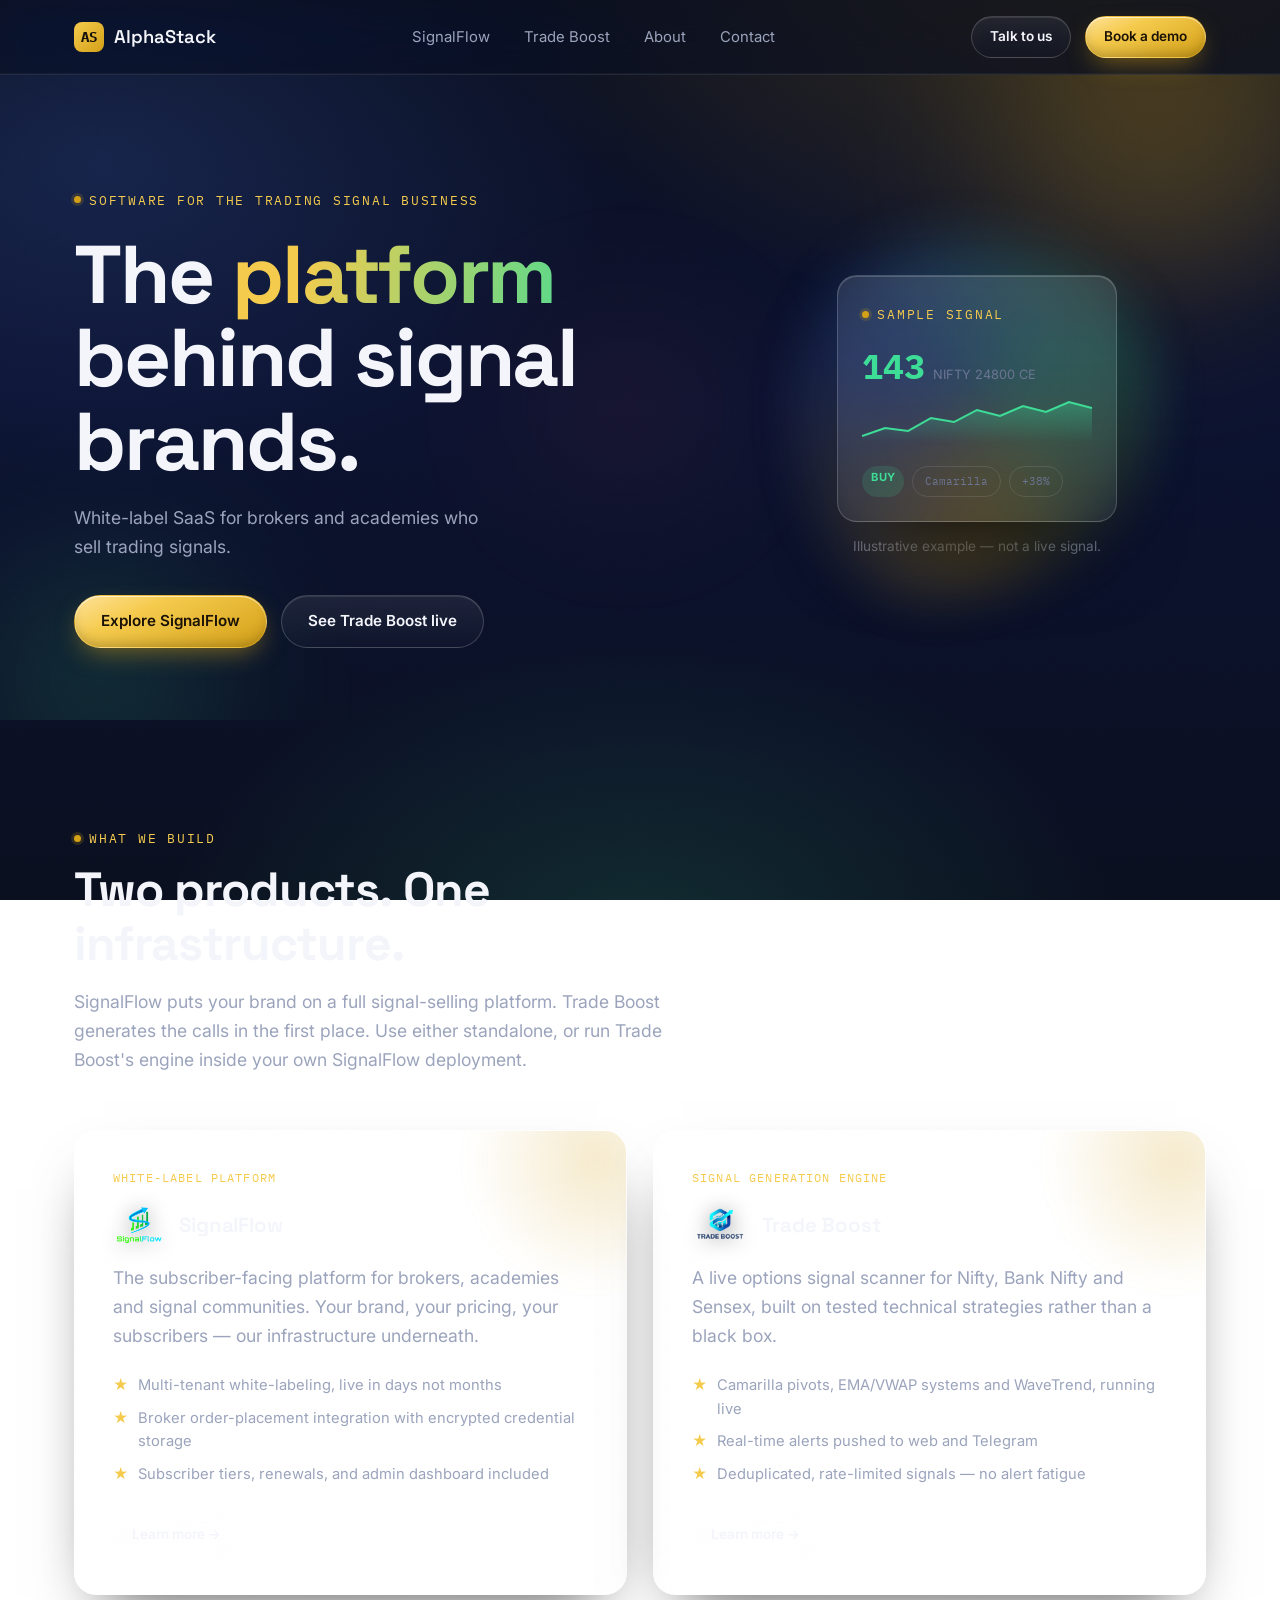
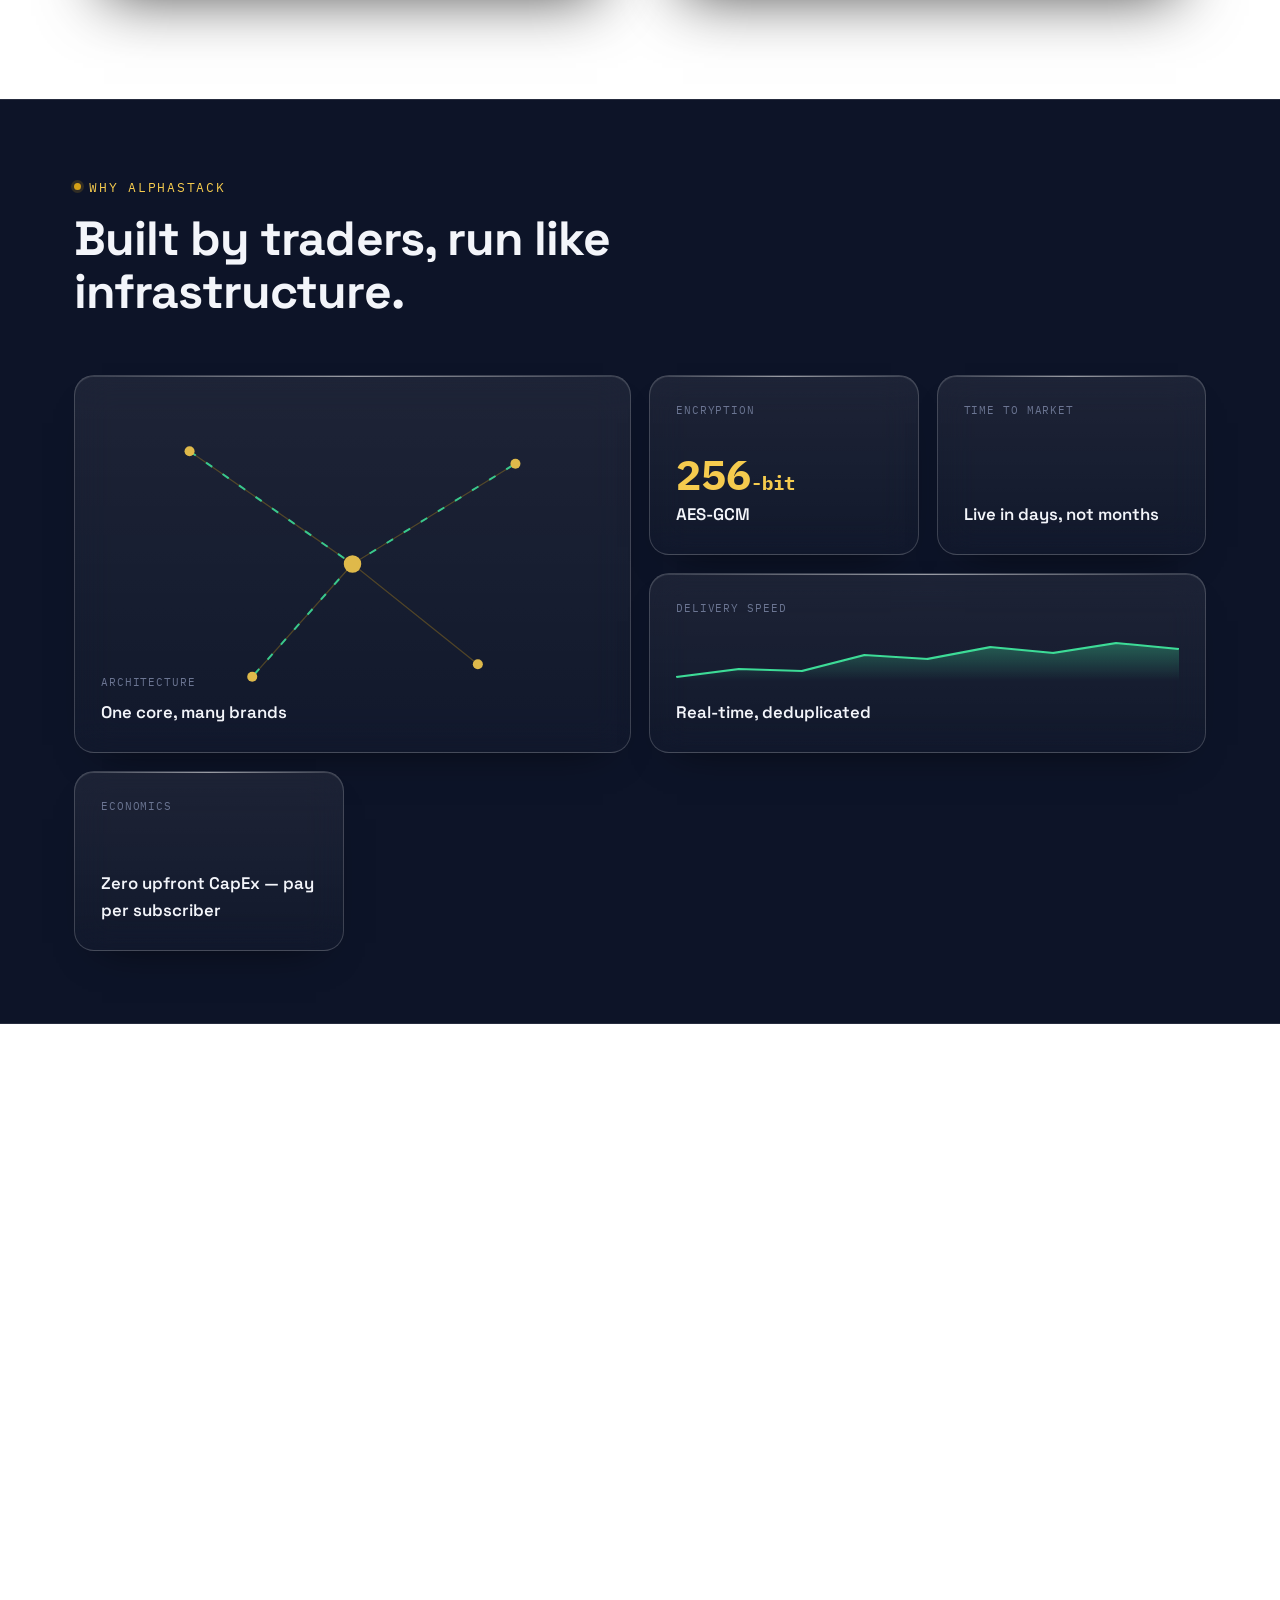
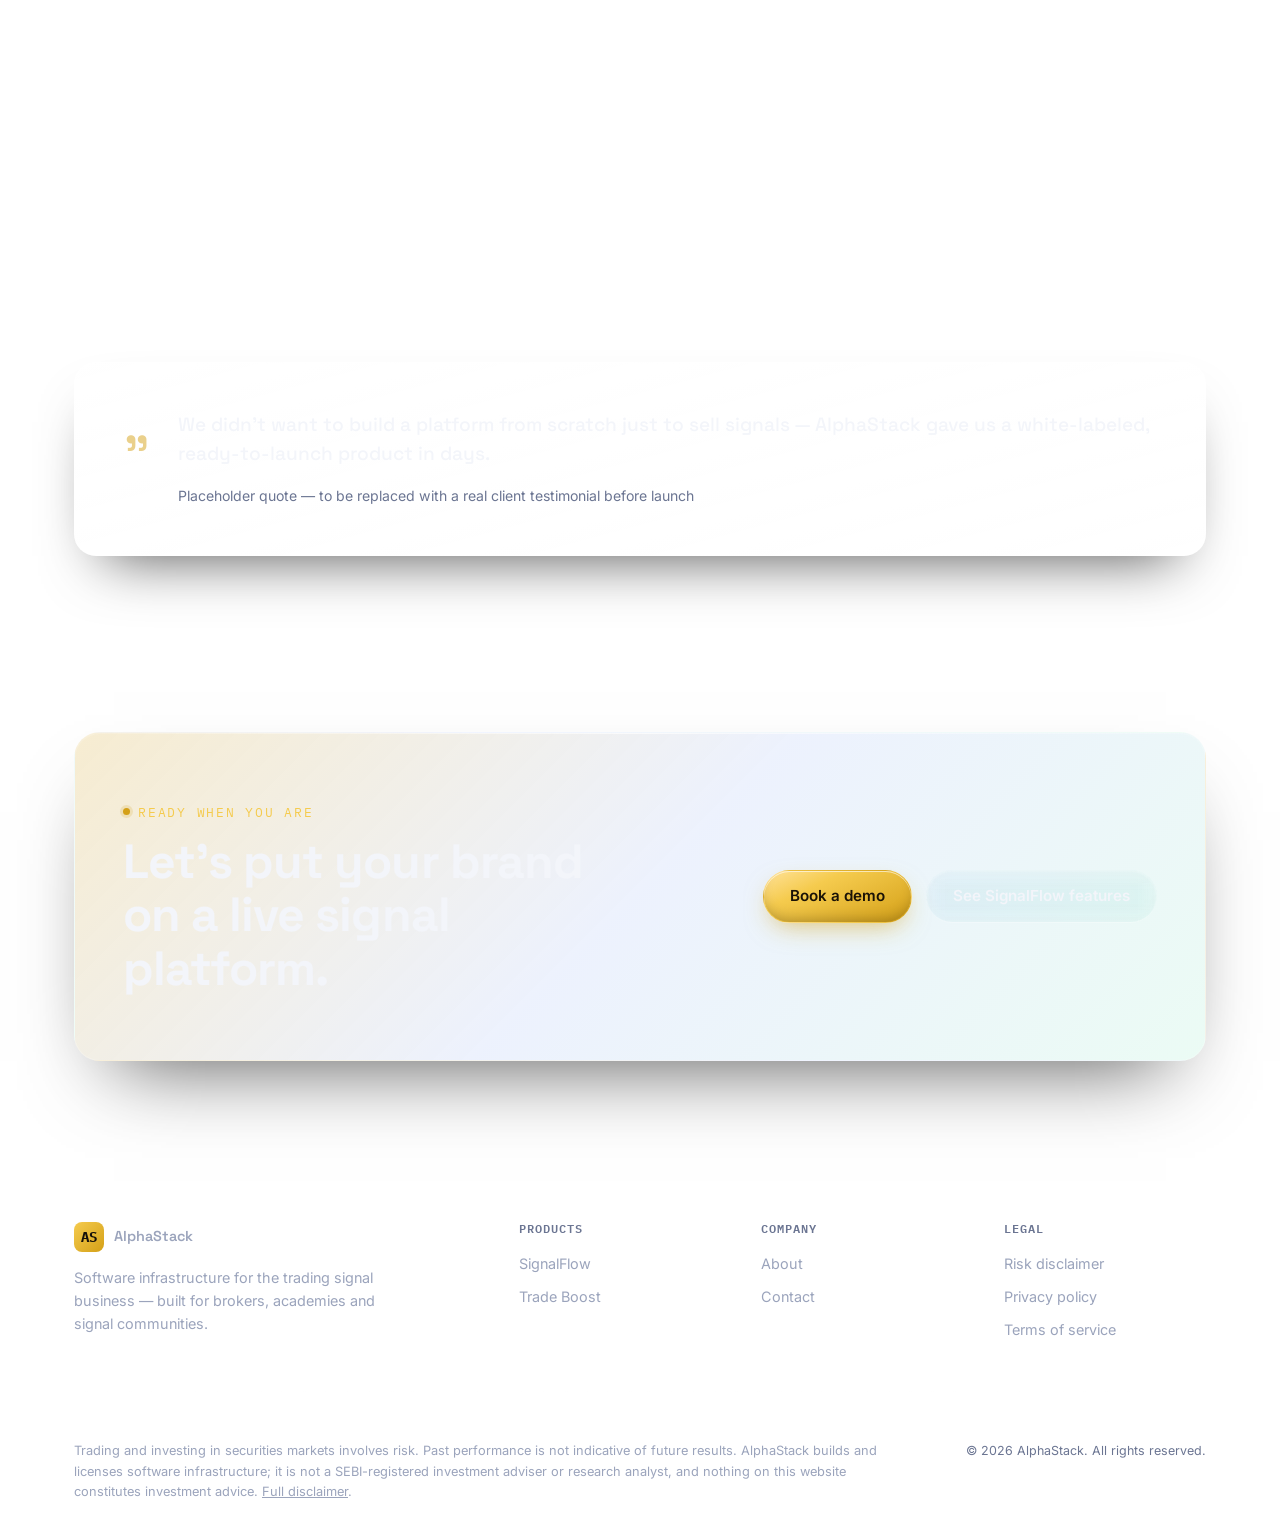
==== commit 31edbeab: "Fix canonical/OG/Twitter URLs to point at the live deployment They hardcoded alphastack.in, a domain" ====
--- a/index.html
+++ b/index.html
@@ -5,17 +5,17 @@
 <meta name="viewport" content="width=device-width, initial-scale=1.0">
 <title>AlphaStack — White-label trading signal platforms</title>
 <meta name="description" content="AlphaStack builds SignalFlow, a white-label trading signal platform for brokers and academies, and Trade Boost, a live options signal engine for Nifty, Bank Nifty and Sensex.">
-<link rel="canonical" href="https://alphastack.in/index.html">
+<link rel="canonical" href="https://alphastack-site.vercel.app/index.html">
 <link rel="icon" type="image/svg+xml" href="favicon.svg">
 <meta property="og:type" content="website">
 <meta property="og:title" content="AlphaStack — White-label trading signal platforms">
 <meta property="og:description" content="AlphaStack builds SignalFlow, a white-label trading signal platform for brokers and academies, and Trade Boost, a live options signal engine for Nifty, Bank Nifty and Sensex.">
-<meta property="og:url" content="https://alphastack.in/index.html">
-<meta property="og:image" content="https://alphastack.in/logos/SignalFlow-Logo.png">
+<meta property="og:url" content="https://alphastack-site.vercel.app/index.html">
+<meta property="og:image" content="https://alphastack-site.vercel.app/logos/SignalFlow-Logo.png">
 <meta name="twitter:card" content="summary_large_image">
 <meta name="twitter:title" content="AlphaStack — White-label trading signal platforms">
 <meta name="twitter:description" content="AlphaStack builds SignalFlow, a white-label trading signal platform for brokers and academies, and Trade Boost, a live options signal engine for Nifty, Bank Nifty and Sensex.">
-<meta name="twitter:image" content="https://alphastack.in/logos/SignalFlow-Logo.png">
+<meta name="twitter:image" content="https://alphastack-site.vercel.app/logos/SignalFlow-Logo.png">
 <link rel="preconnect" href="https://fonts.googleapis.com">
 <link href="https://fonts.googleapis.com/css2?family=Space+Grotesk:wght@500;600;700&family=Inter:wght@400;500;600;700&family=IBM+Plex+Mono:wght@400;500;600&display=swap" rel="stylesheet">
 <link rel="stylesheet" href="style.css">
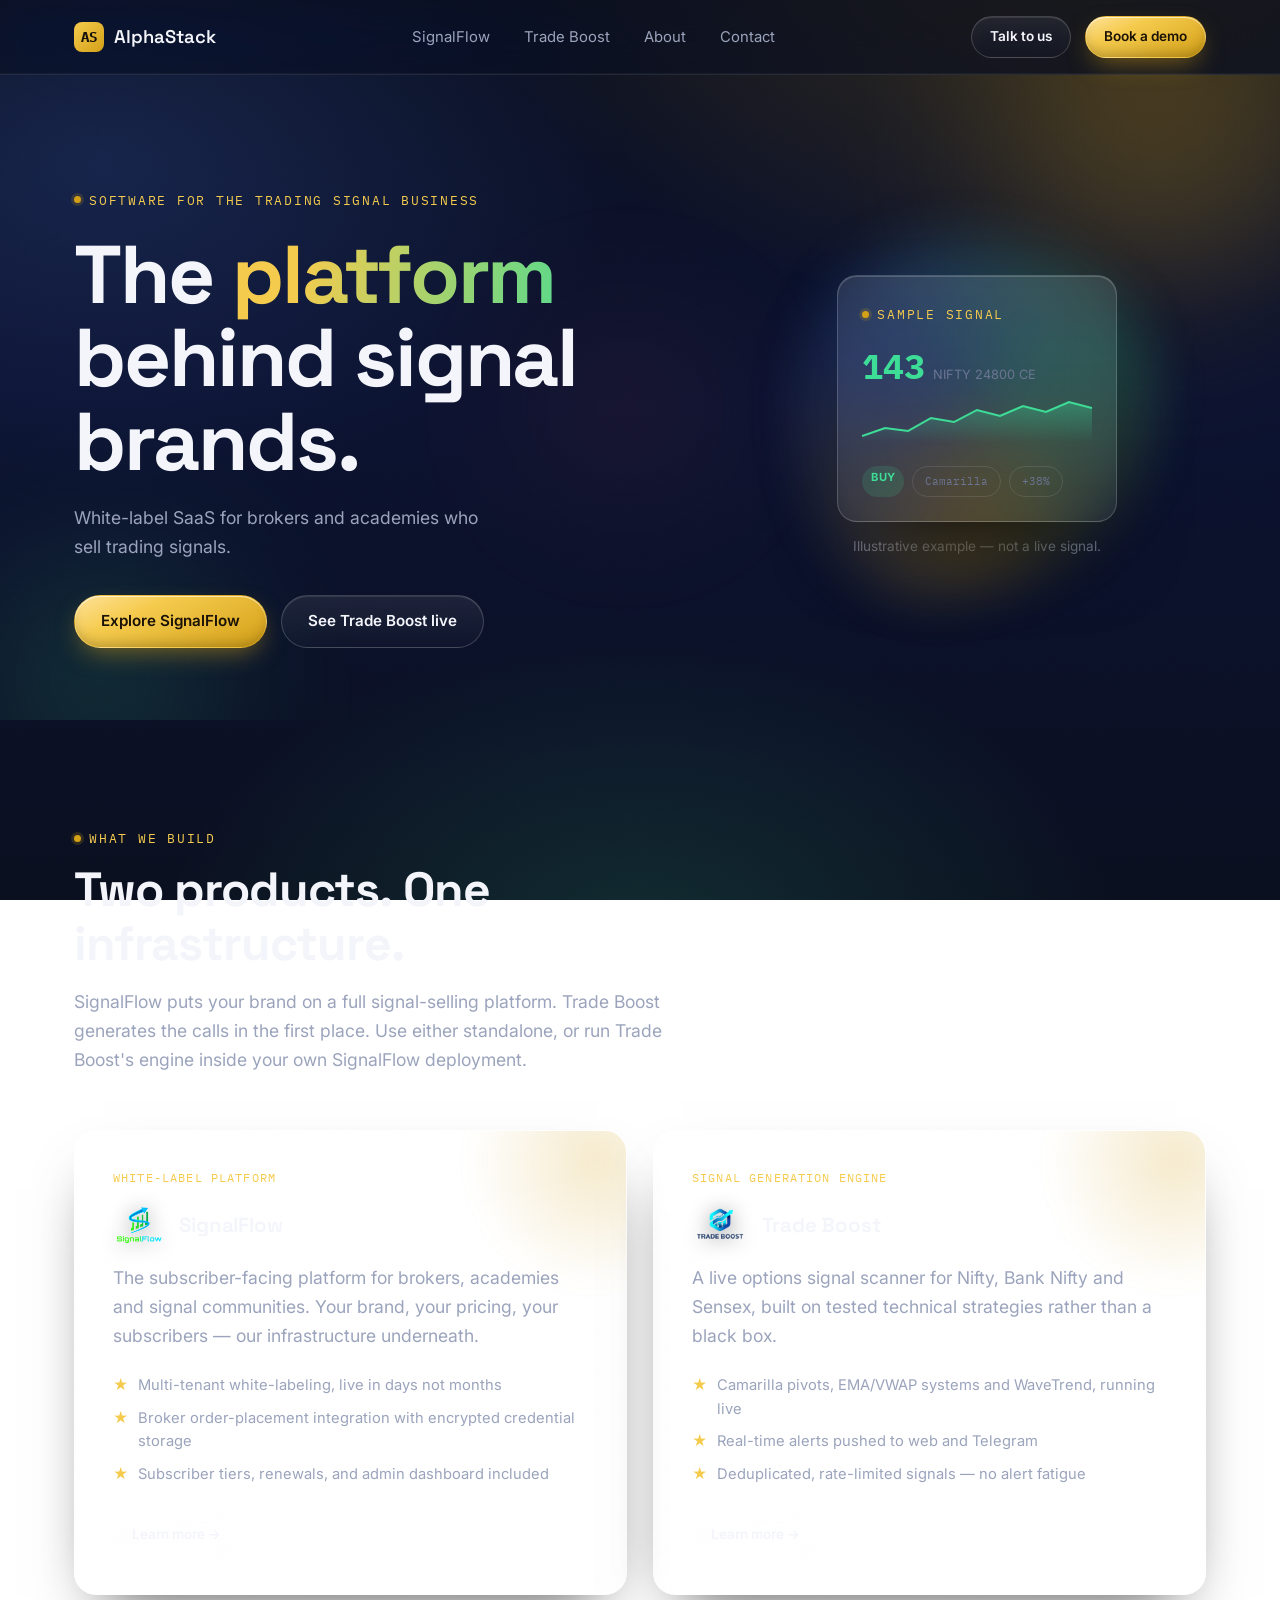
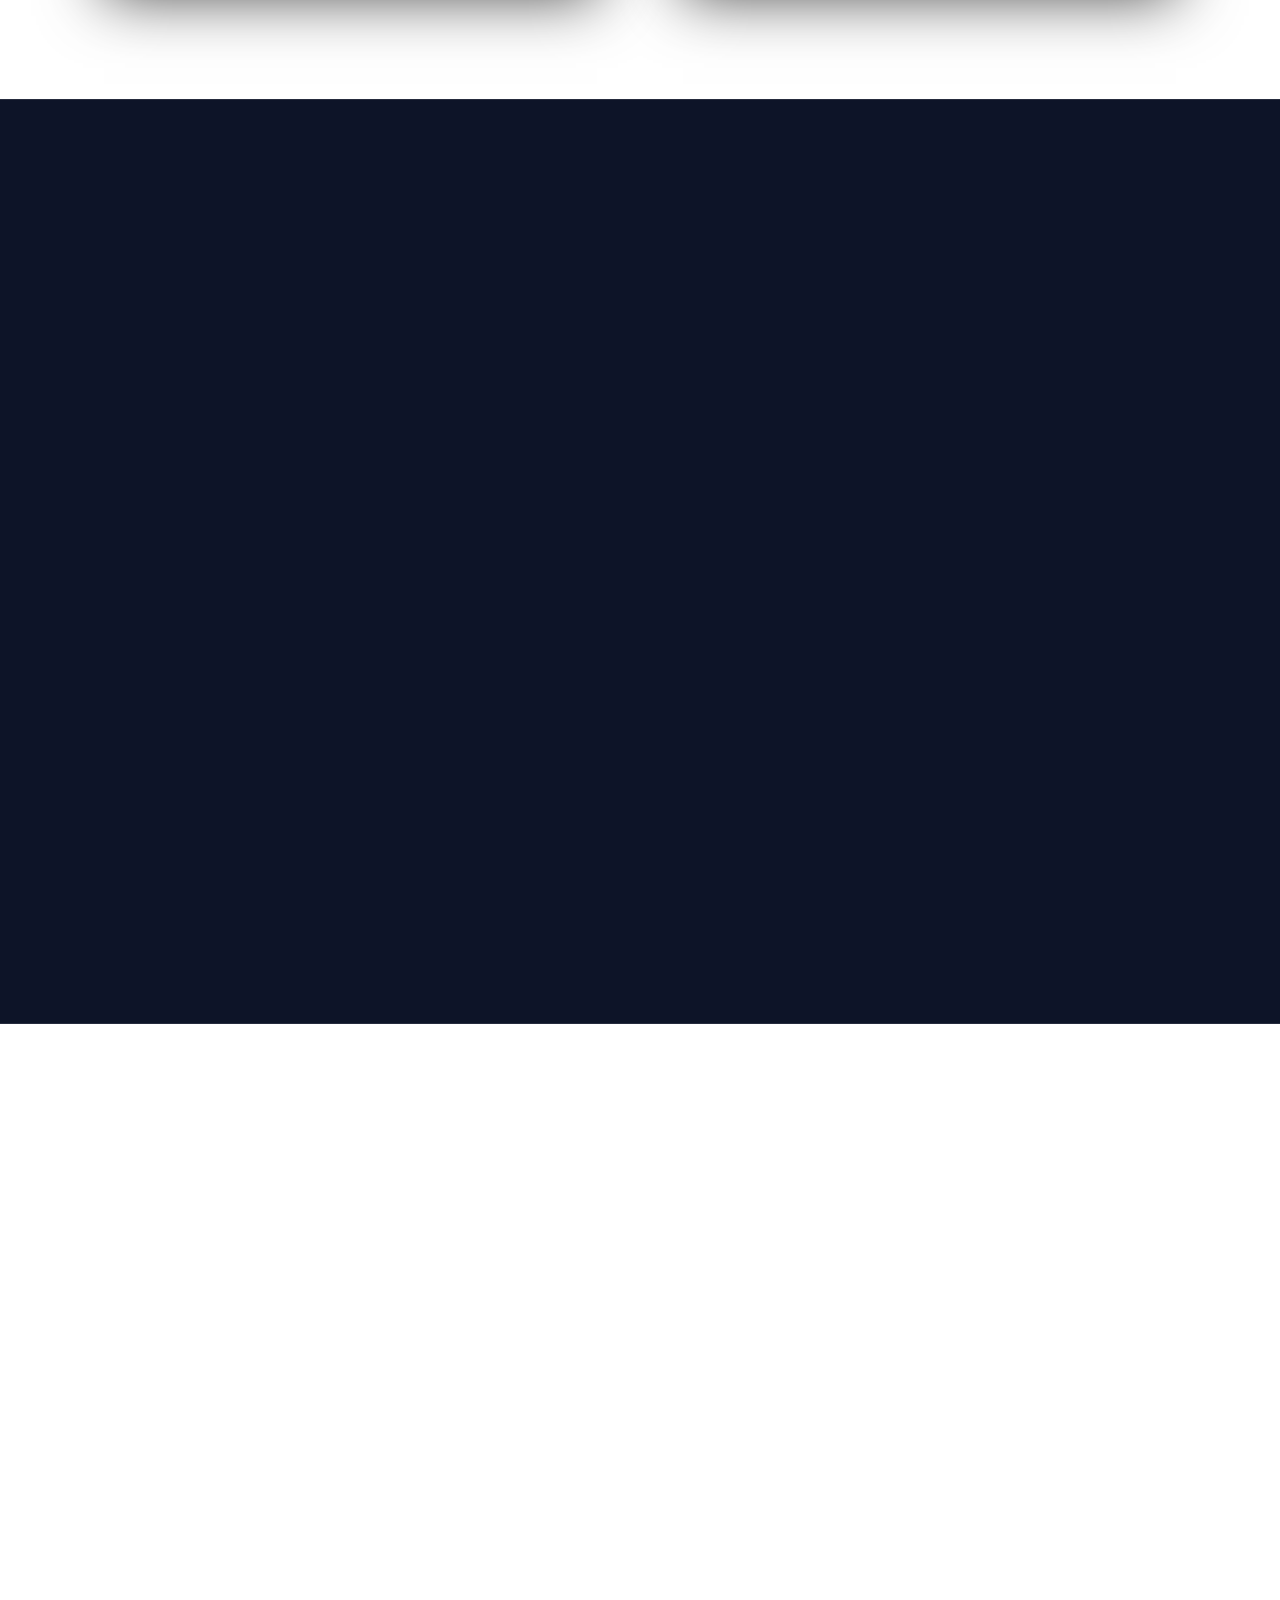
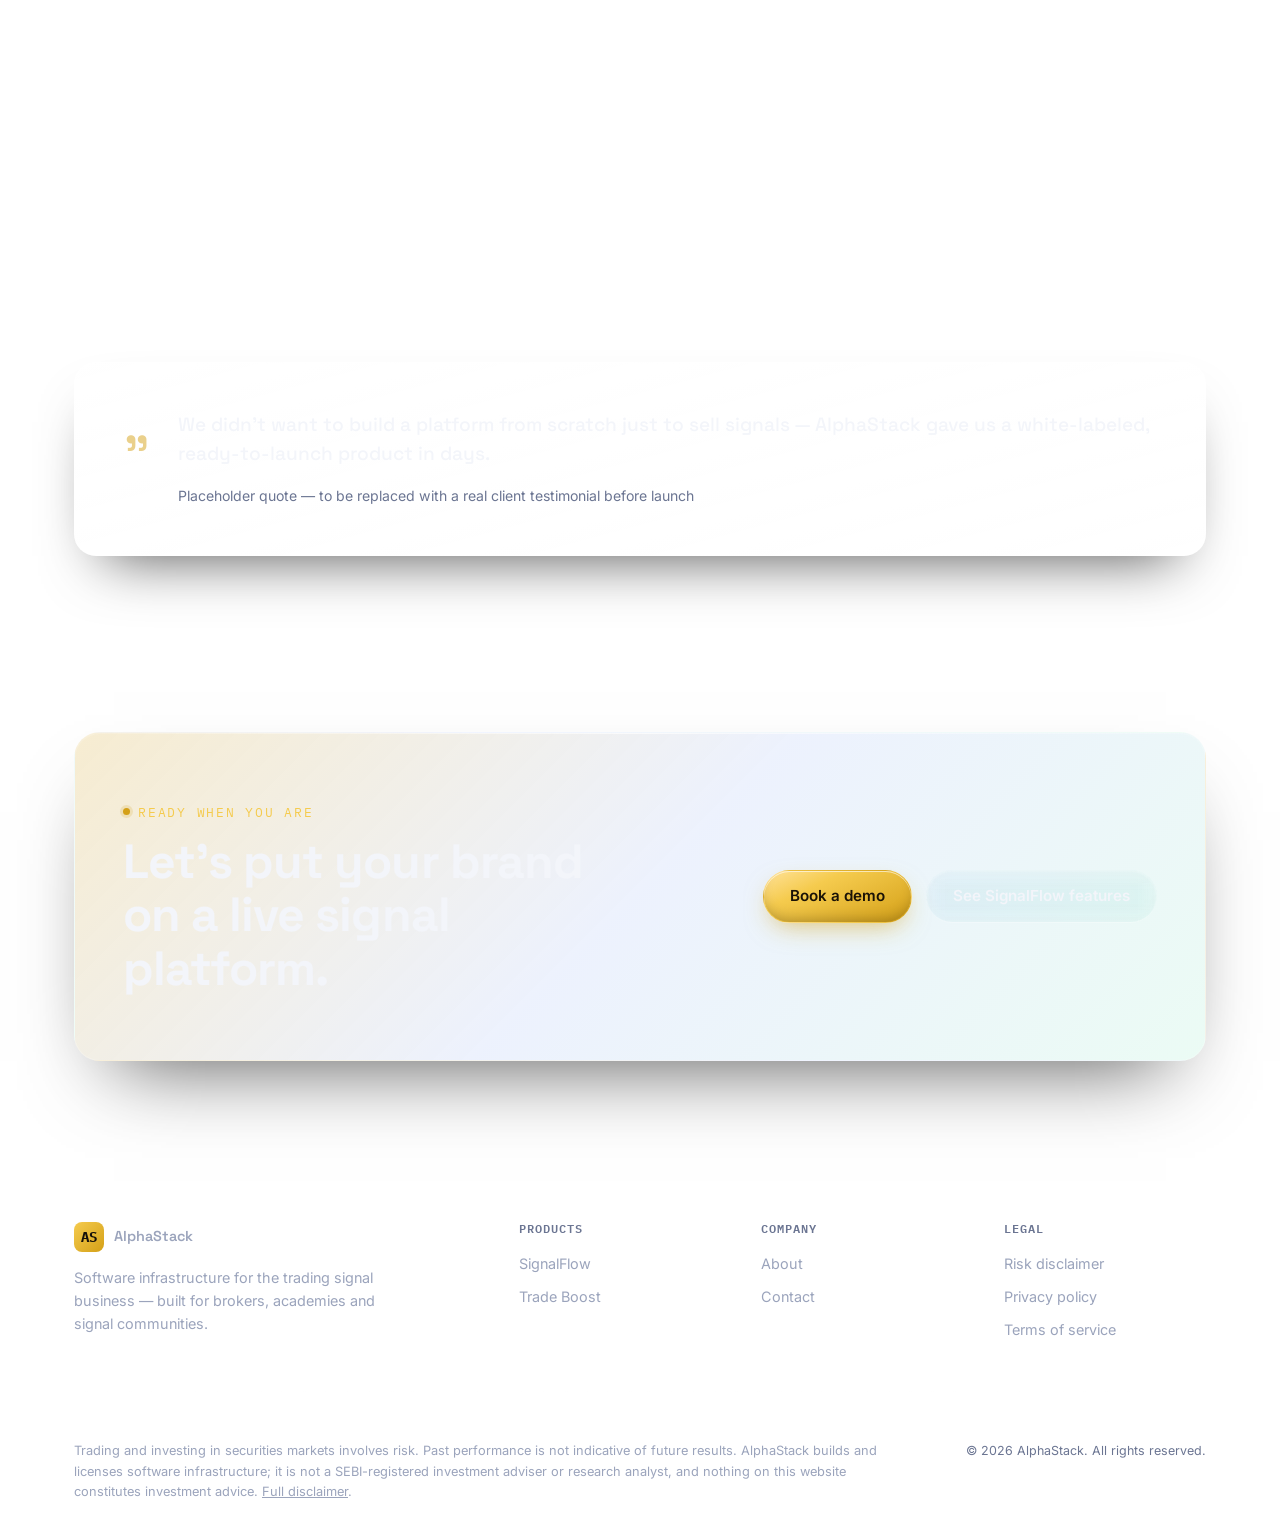
==== commit 6f9d1239: "Show real stat values in HTML, fix robots.txt/sitemap.xml domain Counters previously started at a li" ====
--- a/index.html
+++ b/index.html
@@ -57,7 +57,7 @@
       <div class="blob"></div>
       <div class="stage-card" id="hero-stage-card">
         <div class="eyebrow" style="margin-bottom:14px;">Sample signal</div>
-        <div class="stage-metric"><span class="n" data-count="142.5">0</span><span class="u">NIFTY 24800 CE</span></div>
+        <div class="stage-metric"><span class="n" data-counter>142.5</span><span class="u">NIFTY 24800 CE</span></div>
         <svg class="sparkline" viewBox="0 0 200 44" preserveAspectRatio="none">
           <defs><linearGradient id="sparkFill" x1="0" y1="0" x2="0" y2="1"><stop offset="0%" stop-color="#3DDC97" stop-opacity=".35"/><stop offset="100%" stop-color="#3DDC97" stop-opacity="0"/></linearGradient></defs>
           <path class="fill" d="M0,38 L20,30 L40,33 L60,20 L80,24 L100,12 L120,18 L140,8 L160,14 L180,4 L200,10 L200,44 L0,44 Z"/>
@@ -194,9 +194,9 @@
 <section class="section section-tight">
   <div class="wrap">
     <div class="stats reveal">
-      <div class="stat"><div class="num" data-count="3">0</div><div class="lbl">Strategy engines running</div></div>
-      <div class="stat"><div class="num" data-count="256" data-suffix="-bit">0</div><div class="lbl">Broker credential encryption</div></div>
-      <div class="stat"><div class="num" data-count="2">0</div><div class="lbl">Products, one infrastructure</div></div>
+      <div class="stat"><div class="num" data-counter>3</div><div class="lbl">Strategy engines running</div></div>
+      <div class="stat"><div class="num" data-counter data-suffix="-bit">256</div><div class="lbl">Broker credential encryption</div></div>
+      <div class="stat"><div class="num" data-counter>2</div><div class="lbl">Products, one infrastructure</div></div>
     </div>
   </div>
 </section>
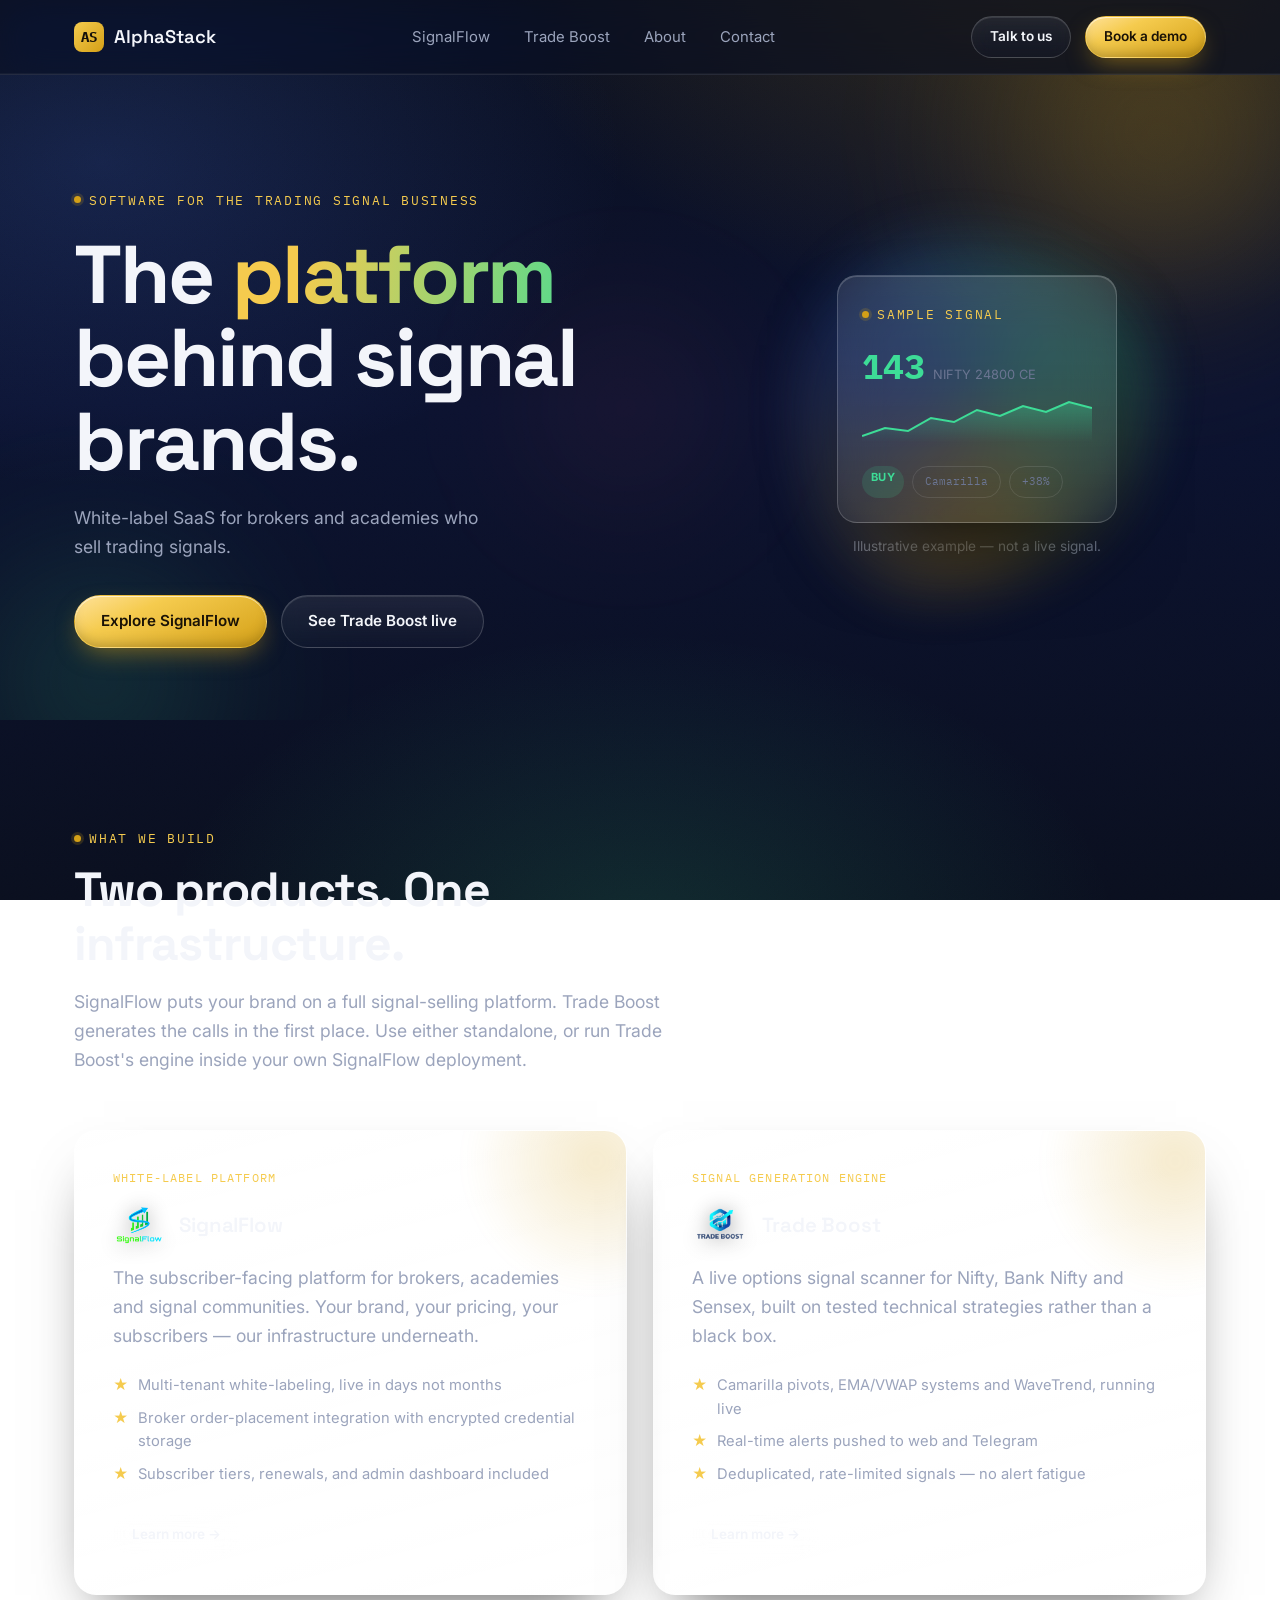
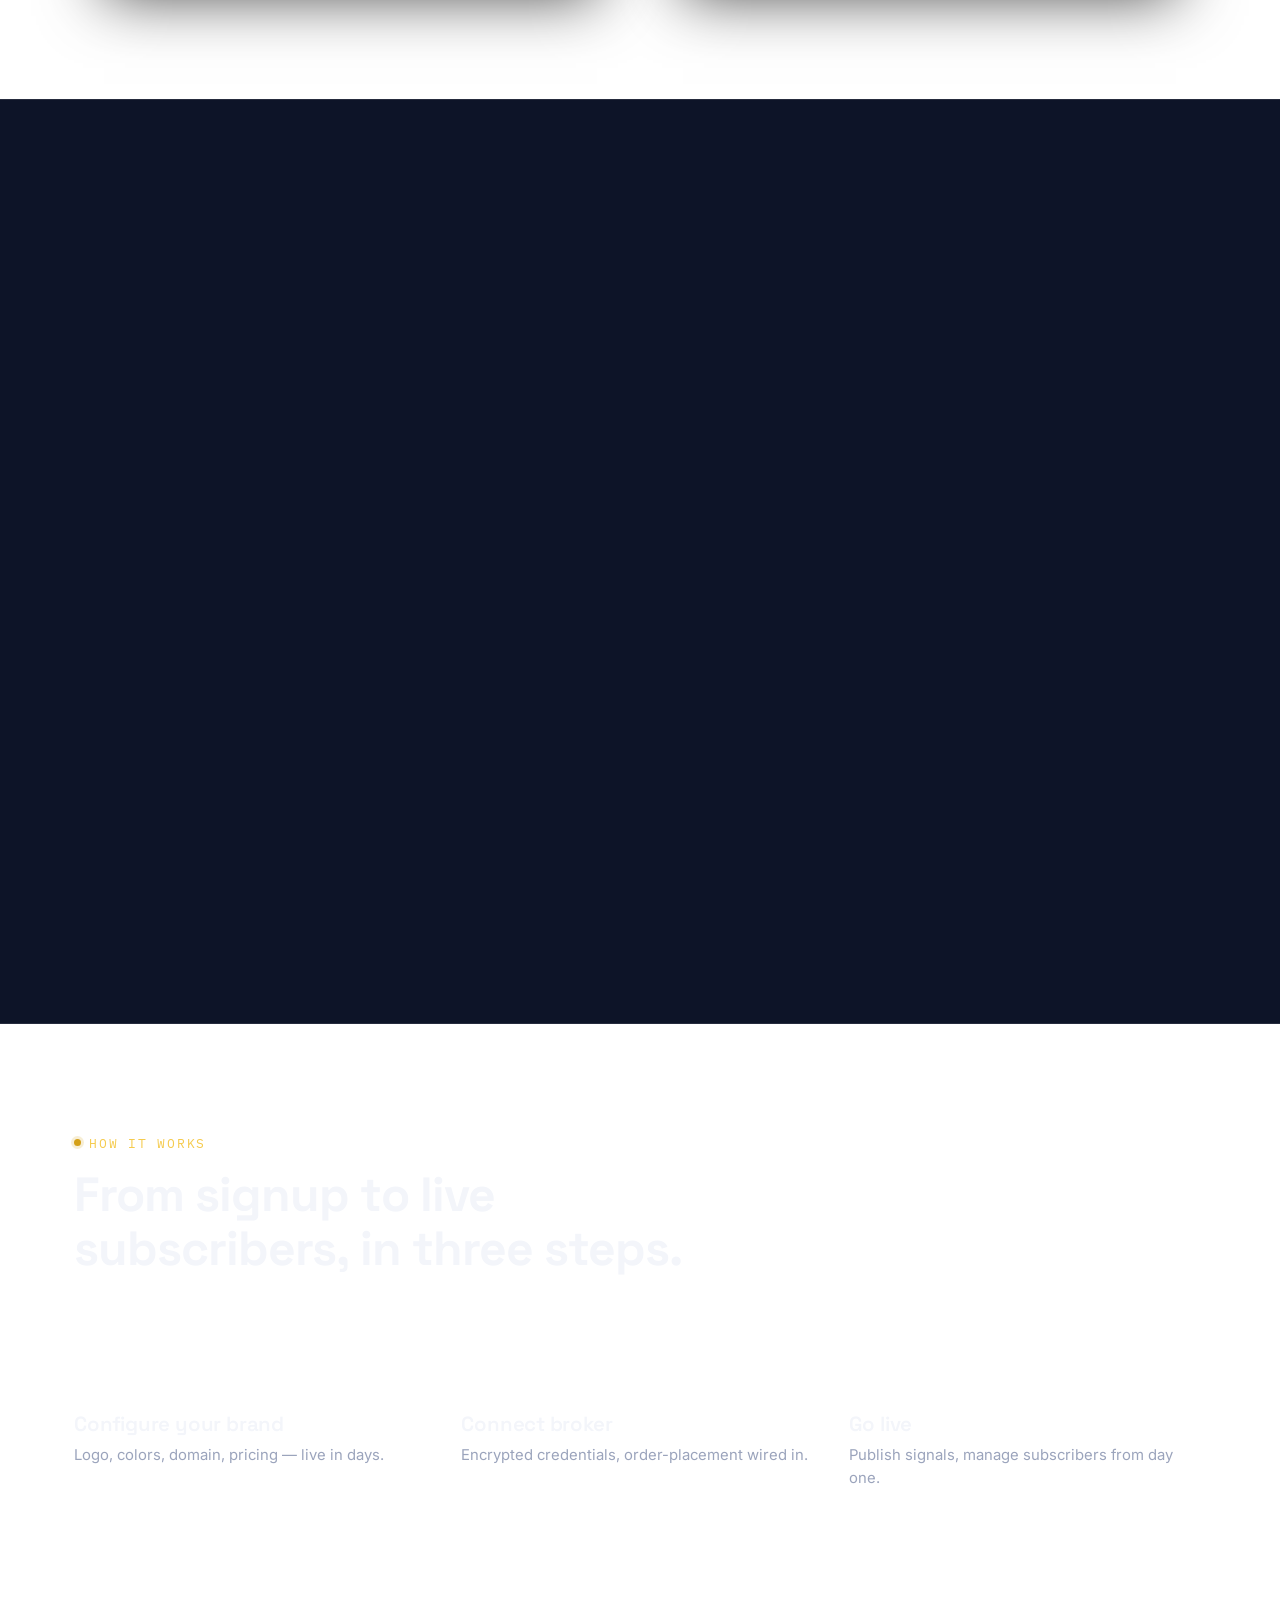
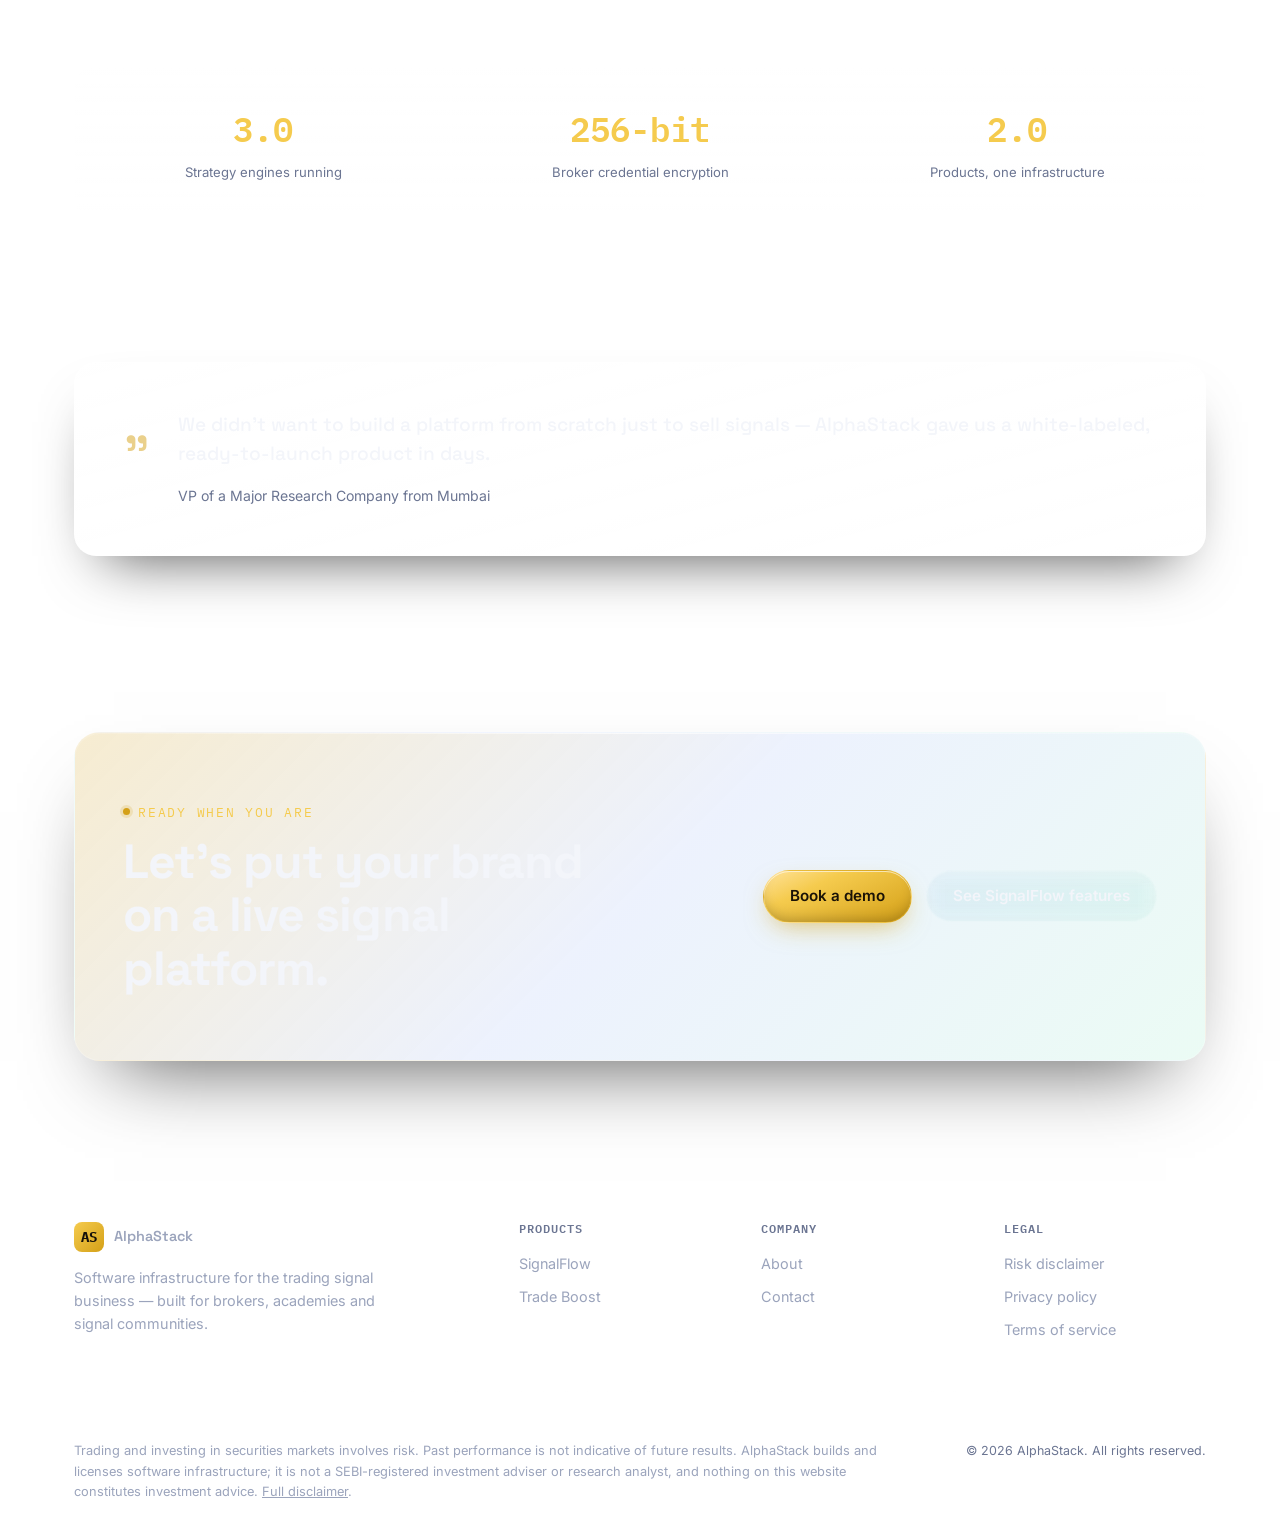
==== commit bfb18c2f: "Attribute homepage testimonial to its real (anonymized) source" ====
--- a/index.html
+++ b/index.html
@@ -207,7 +207,7 @@
       <span class="quote-mark">"</span>
       <div>
         <blockquote>We didn't want to build a platform from scratch just to sell signals — AlphaStack gave us a white-labeled, ready-to-launch product in days.</blockquote>
-        <cite>Placeholder quote — to be replaced with a real client testimonial before launch</cite>
+        <cite>VP of a Major Research Company from Mumbai</cite>
       </div>
     </div>
   </div>
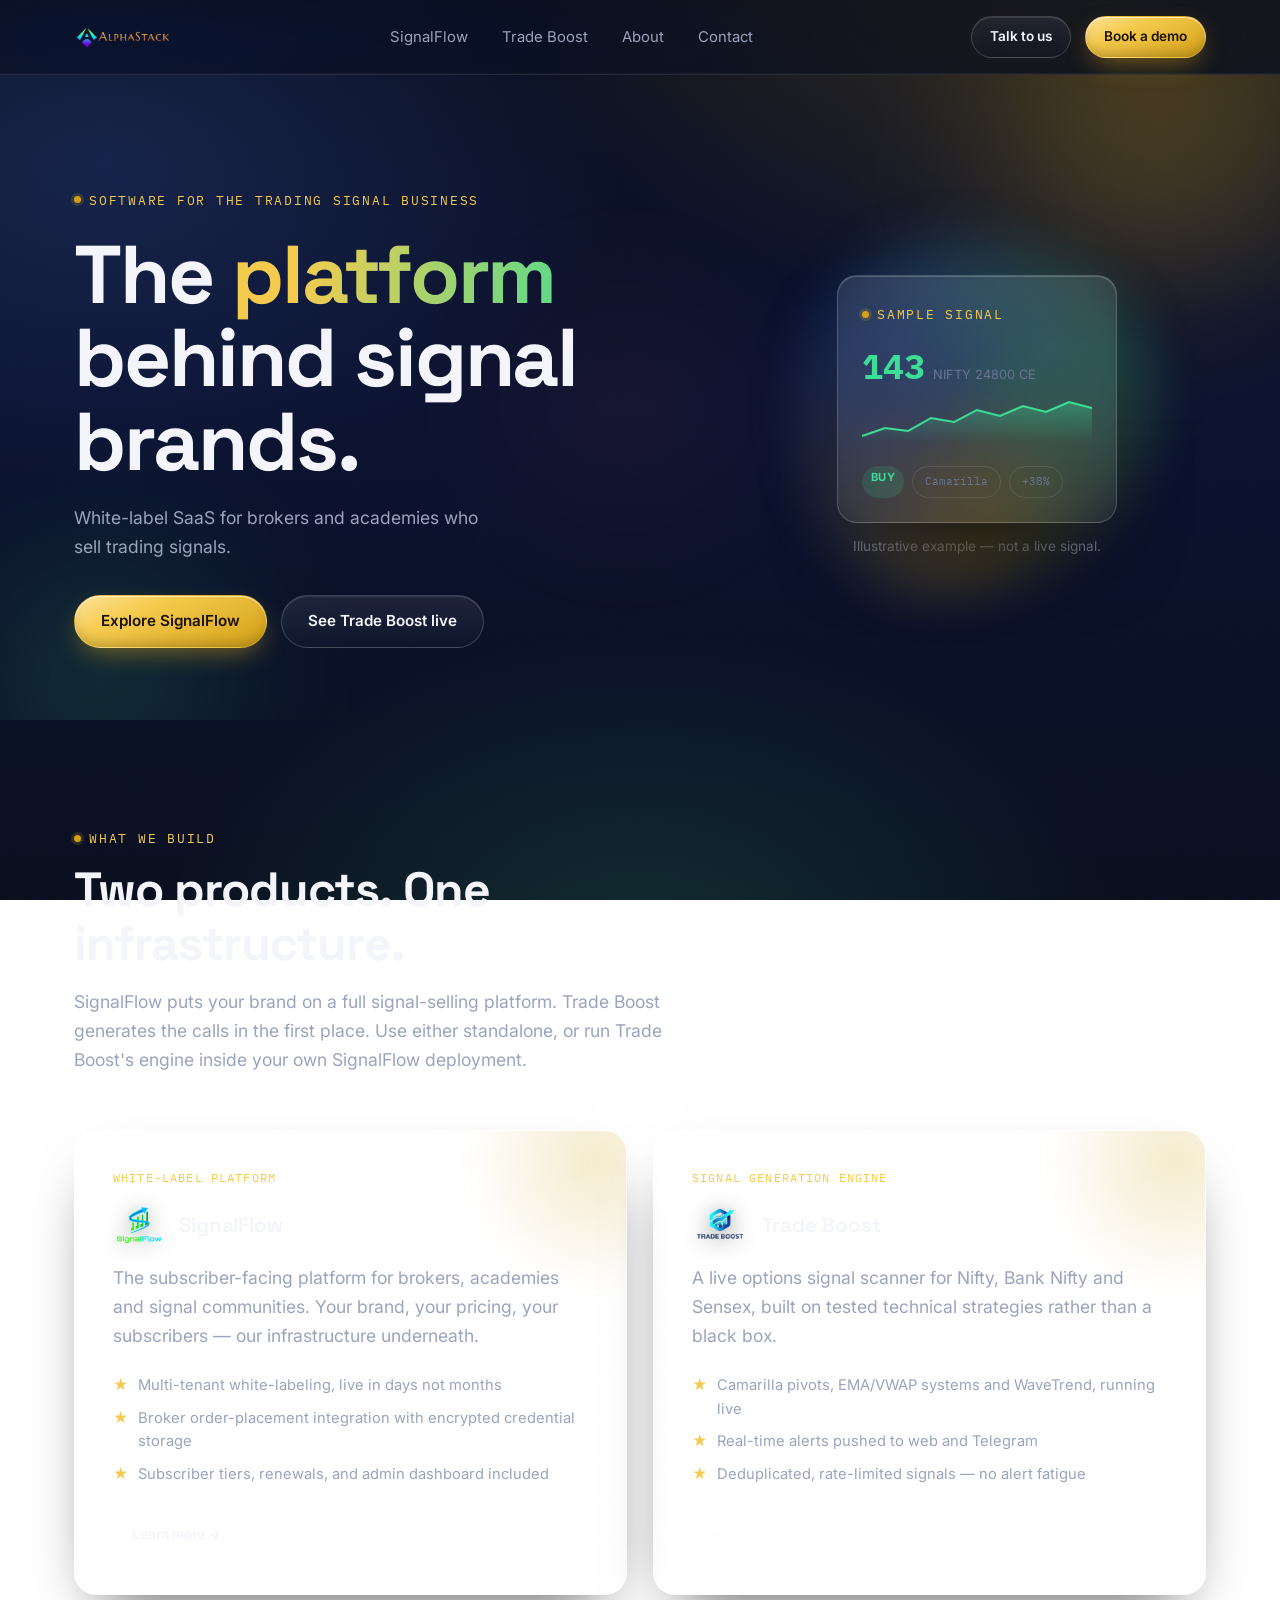
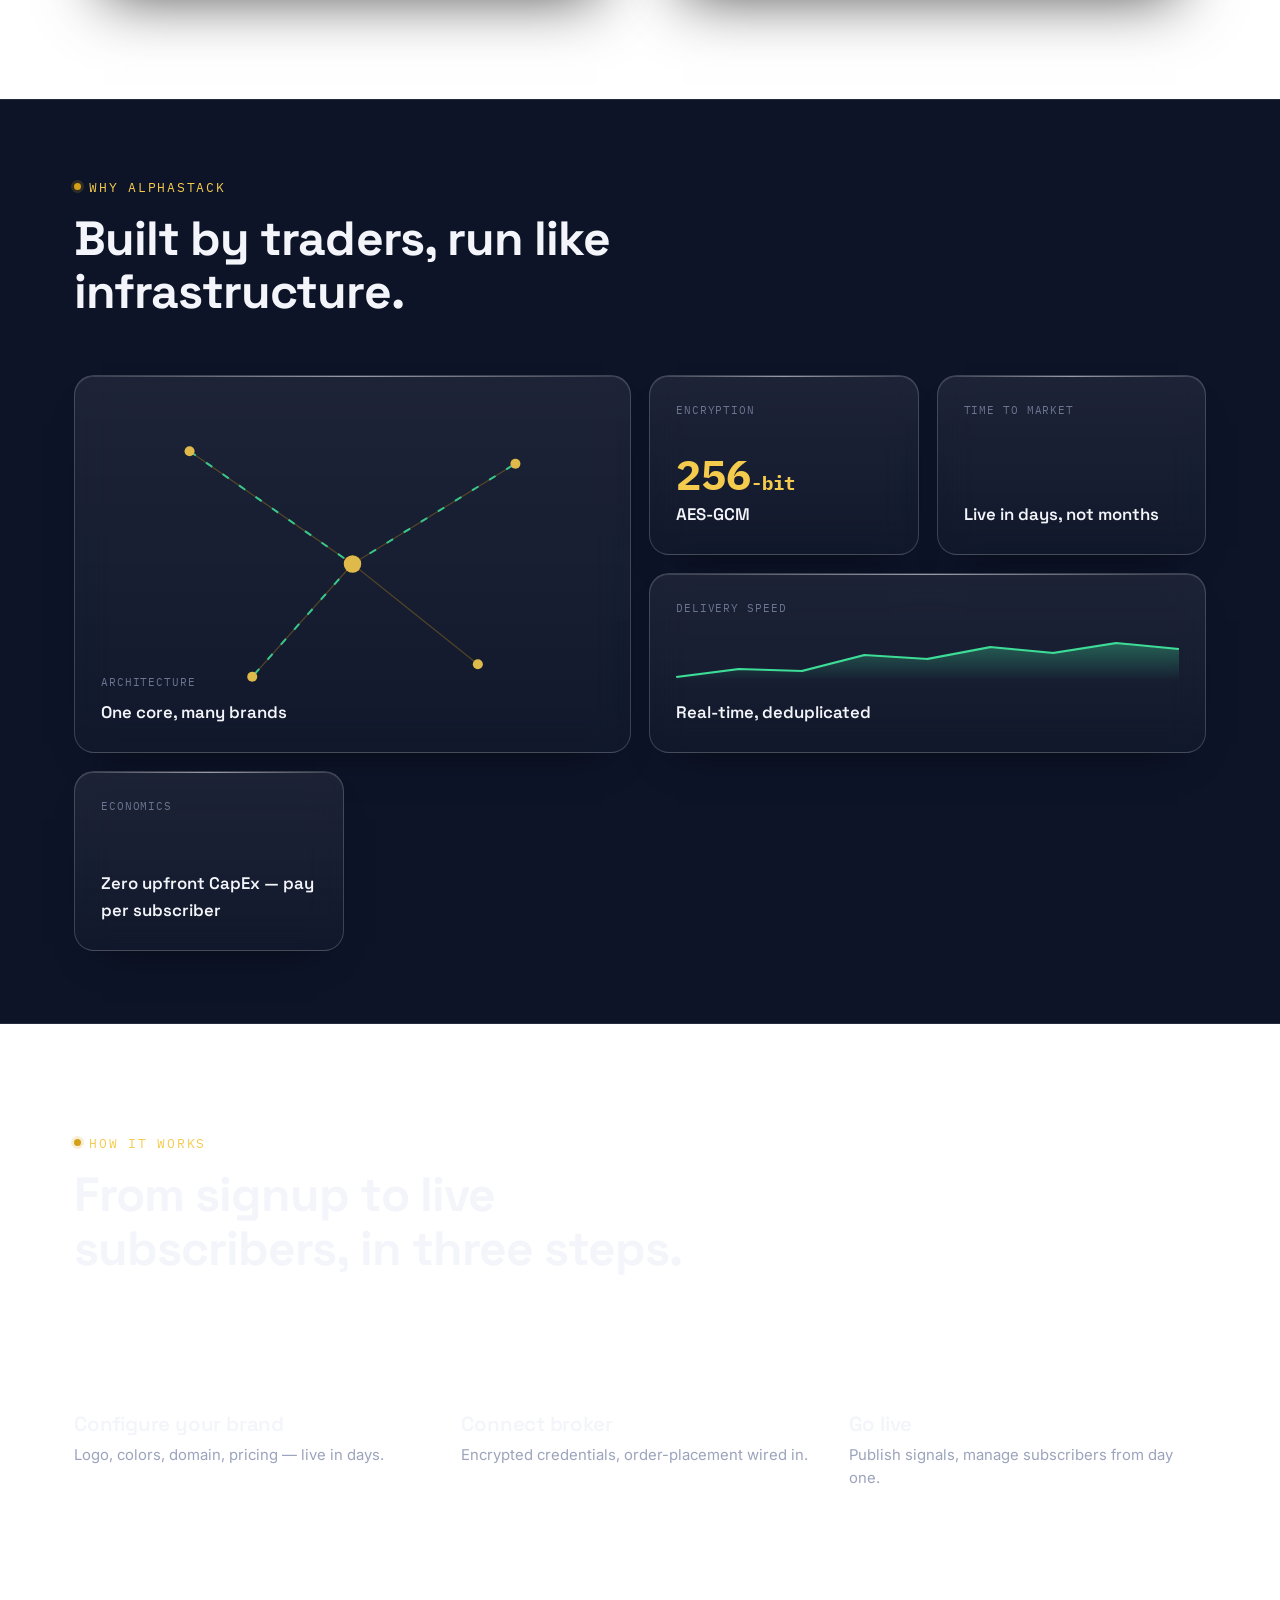
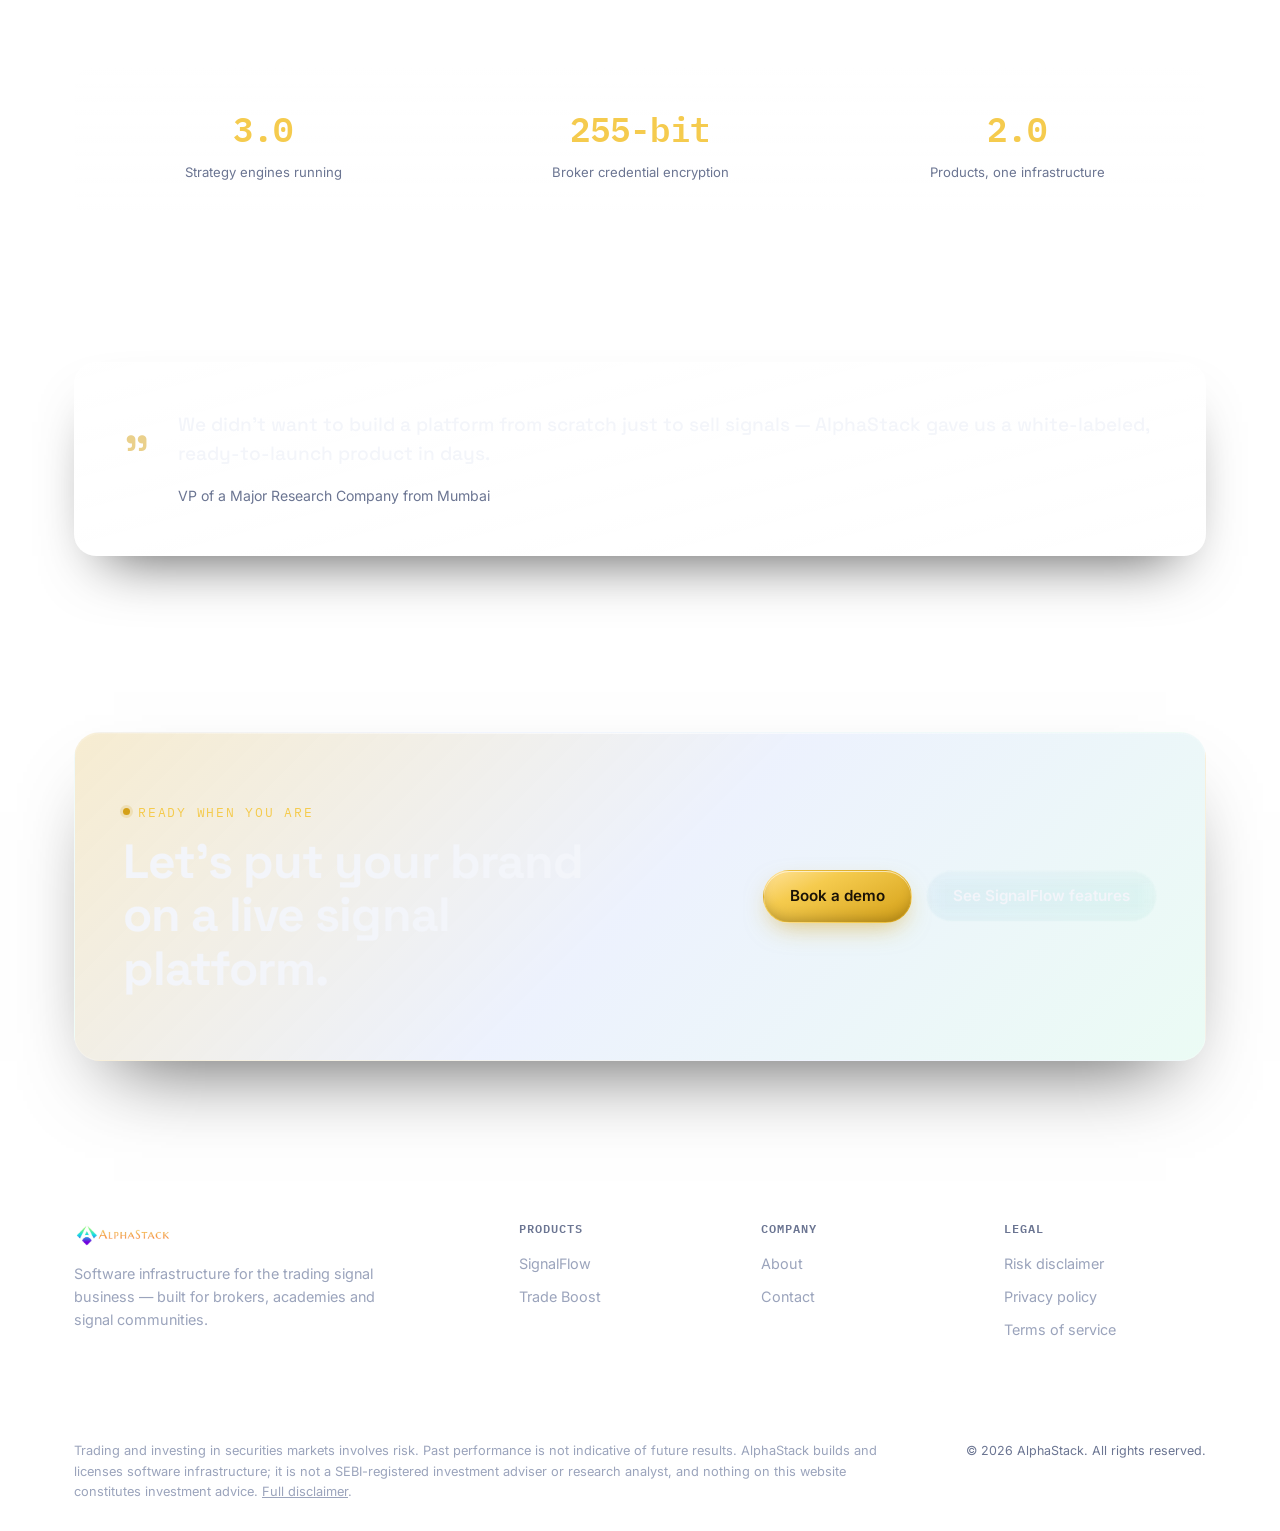
==== commit cb1b3df0: "Replace text brand-mark with the real AlphaStack logo, site-wide Swaps the placeholder gold "AS" bad" ====
--- a/index.html
+++ b/index.html
@@ -6,7 +6,7 @@
 <title>AlphaStack — White-label trading signal platforms</title>
 <meta name="description" content="AlphaStack builds SignalFlow, a white-label trading signal platform for brokers and academies, and Trade Boost, a live options signal engine for Nifty, Bank Nifty and Sensex.">
 <link rel="canonical" href="https://alphastack-site.vercel.app/index.html">
-<link rel="icon" type="image/svg+xml" href="favicon.svg">
+<link rel="icon" type="image/png" href="images/alphastack-icon.png">
 <meta property="og:type" content="website">
 <meta property="og:title" content="AlphaStack — White-label trading signal platforms">
 <meta property="og:description" content="AlphaStack builds SignalFlow, a white-label trading signal platform for brokers and academies, and Trade Boost, a live options signal engine for Nifty, Bank Nifty and Sensex.">
@@ -24,7 +24,7 @@
 
 <nav class="nav">
   <div class="wrap">
-    <a href="index.html" class="brand"><span class="brand-mark">AS</span> AlphaStack</a>
+    <a href="index.html" class="brand"><img src="images/AlphaStack-Horizontal-logo.png" alt="AlphaStack" class="brand-logo"></a>
     <ul class="nav-links">
       <li><a href="signalflow.html">SignalFlow</a></li>
       <li><a href="tradeboost.html">Trade Boost</a></li>
@@ -232,7 +232,7 @@
   <div class="wrap">
     <div class="footer-grid">
       <div>
-        <a href="index.html" class="brand" style="margin-bottom:14px; display:inline-flex;"><span class="brand-mark">AS</span> AlphaStack</a>
+        <a href="index.html" class="brand" style="margin-bottom:14px; display:inline-flex;"><img src="images/AlphaStack-Horizontal-logo.png" alt="AlphaStack" class="brand-logo"></a>
         <p style="color:var(--text-muted); font-size:.9rem; max-width:320px;">Software infrastructure for the trading signal business — built for brokers, academies and signal communities.</p>
       </div>
       <div>
--- a/style.css
+++ b/style.css
@@ -146,12 +146,7 @@
 }
 .nav .wrap{ display:flex; align-items:center; justify-content:space-between; height:74px; }
 .brand{ display:flex; align-items:center; gap:10px; font-family:var(--font-display); font-weight:600; font-size:1.15rem; }
-.brand-mark{
-  width:30px; height:30px; border-radius:8px;
-  background:linear-gradient(135deg, var(--gold-soft), var(--gold));
-  display:flex; align-items:center; justify-content:center;
-  color:#15100A; font-family:var(--font-mono); font-weight:700; font-size:14px;
-}
+.brand-logo{ height:26px; width:auto; display:block; }
 .nav-links{ display:flex; align-items:center; gap:34px; }
 .nav-links a{ font-size:.93rem; color:var(--text-muted); transition:color .2s; position:relative; }
 .nav-links a:hover{ color:var(--text); }
@@ -534,11 +529,28 @@
 .badge-row{ display:flex; gap:10px; flex-wrap:wrap; margin-top:22px; }
 .badge{ font-family:var(--font-mono); font-size:.72rem; color:var(--text-dim); border:1px solid var(--border); padding:6px 12px; border-radius:999px; }
 
+/* ---------- Video embed (responsive 16:9, glass card) ---------- */
+.video-embed{
+  background:linear-gradient(180deg, rgba(255,255,255,.07), rgba(255,255,255,.02));
+  backdrop-filter:blur(18px); -webkit-backdrop-filter:blur(18px);
+  border:1px solid var(--border-hi); border-radius:var(--radius);
+  padding:14px; position:relative; overflow:hidden;
+  box-shadow:inset 0 1px 0 rgba(255,255,255,.08), 0 20px 40px -28px rgba(0,0,0,.7);
+}
+.video-embed .ratio-box{
+  position:relative; width:100%; aspect-ratio:16/9;
+  border-radius:calc(var(--radius) - 6px); overflow:hidden; background:var(--bg-soft);
+}
+.video-embed iframe{ position:absolute; inset:0; width:100%; height:100%; border:0; display:block; }
+
 /* ---------- Product screenshots ---------- */
 .screenshot{ transition:transform .4s var(--ease); }
 .screenshot:hover{ transform:translateY(-6px); }
 .screenshot img{ width:100%; height:auto; }
 .screenshot-caption{ text-align:center; color:var(--text-dim); font-size:.85rem; margin-top:16px; }
+/* Force a shared aspect ratio across a row of screenshots with different native
+   dimensions, so they line up at the same height instead of each keeping its own. */
+.screenshot.equal-height img{ aspect-ratio:1600/1495; object-fit:cover; object-position:top; }
 .split-media{ display:grid; grid-template-columns:1fr 1fr; gap:56px; align-items:center; }
 @media (max-width:900px){ .split-media{ grid-template-columns:1fr; } }
 
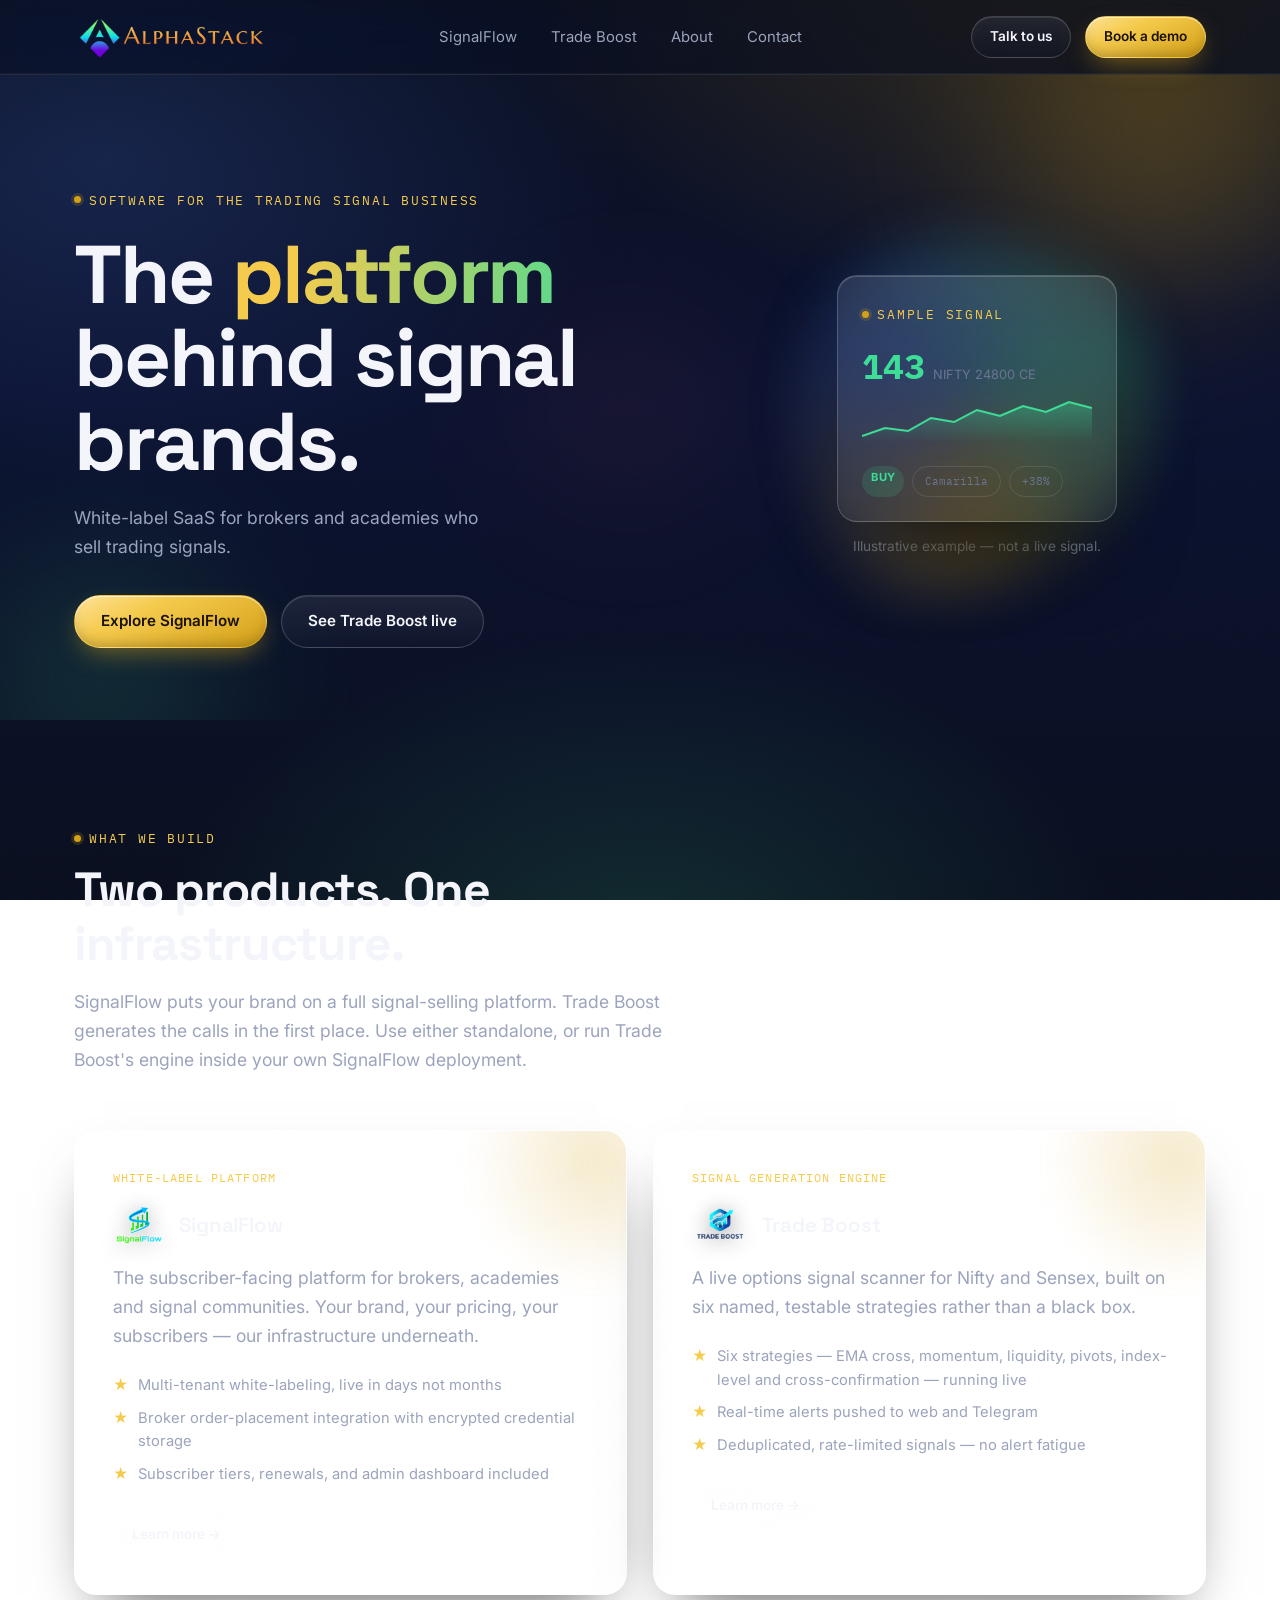
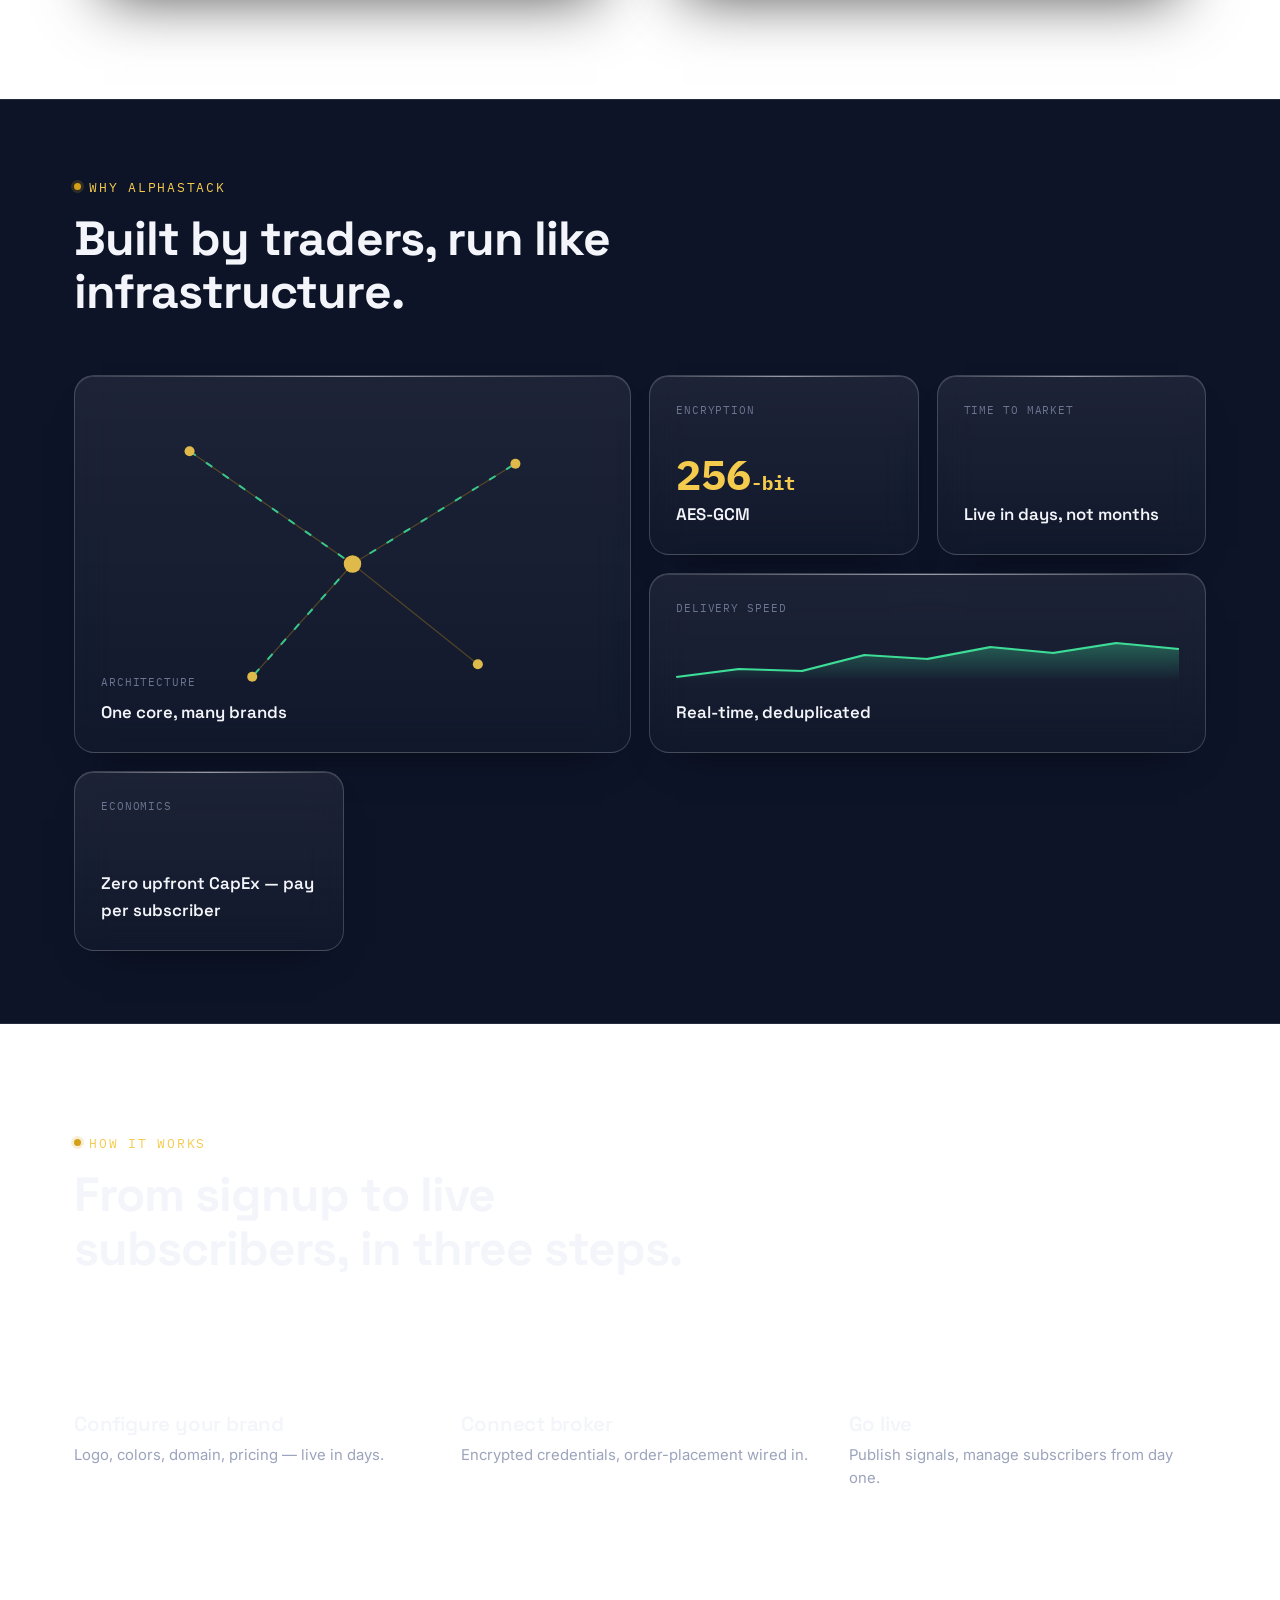
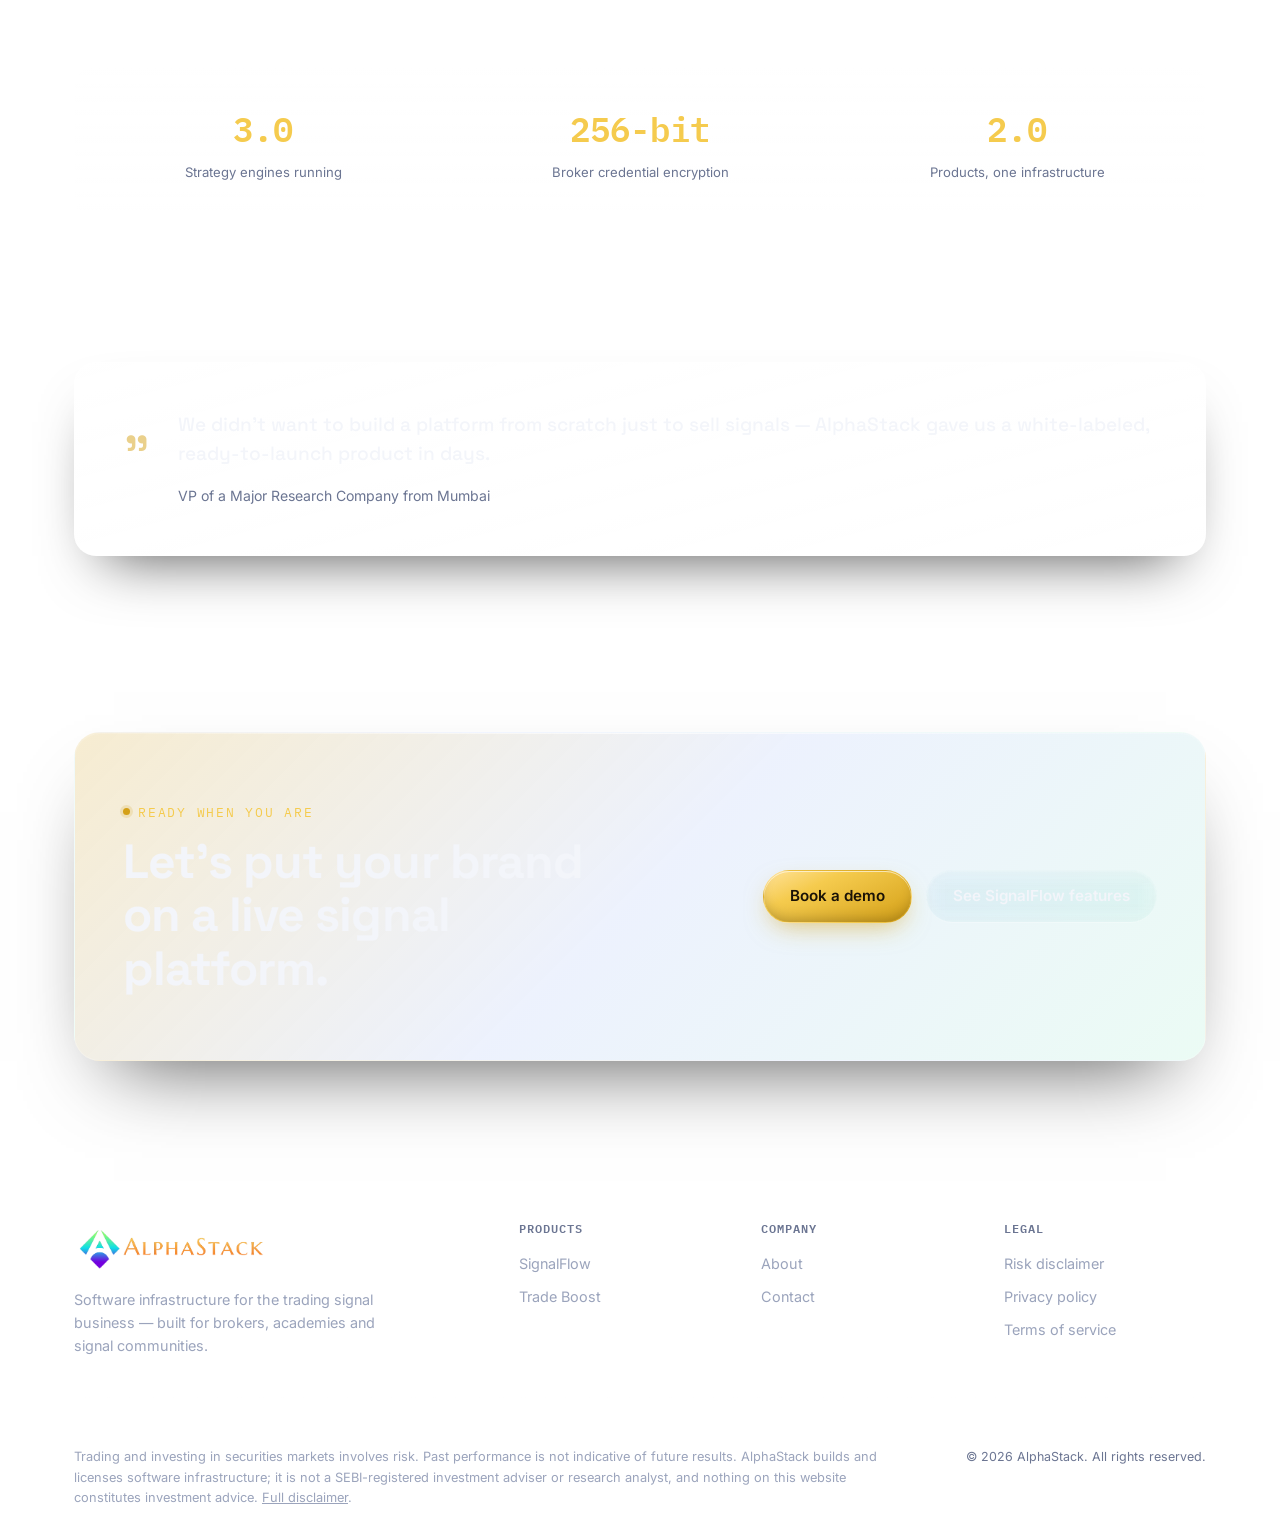
==== commit dd65ae16: "Correct Trade Boost's actual product context site-wide Trade Boost is a personal-use, buy-only optio" ====
--- a/index.html
+++ b/index.html
@@ -4,17 +4,17 @@
 <meta charset="UTF-8">
 <meta name="viewport" content="width=device-width, initial-scale=1.0">
 <title>AlphaStack — White-label trading signal platforms</title>
-<meta name="description" content="AlphaStack builds SignalFlow, a white-label trading signal platform for brokers and academies, and Trade Boost, a live options signal engine for Nifty, Bank Nifty and Sensex.">
+<meta name="description" content="AlphaStack builds SignalFlow, a white-label trading signal platform for brokers and academies, and Trade Boost, a multi-strategy options signal scanner for Nifty and Sensex.">
 <link rel="canonical" href="https://alphastack-site.vercel.app/index.html">
 <link rel="icon" type="image/png" href="images/alphastack-icon.png">
 <meta property="og:type" content="website">
 <meta property="og:title" content="AlphaStack — White-label trading signal platforms">
-<meta property="og:description" content="AlphaStack builds SignalFlow, a white-label trading signal platform for brokers and academies, and Trade Boost, a live options signal engine for Nifty, Bank Nifty and Sensex.">
+<meta property="og:description" content="AlphaStack builds SignalFlow, a white-label trading signal platform for brokers and academies, and Trade Boost, a multi-strategy options signal scanner for Nifty and Sensex.">
 <meta property="og:url" content="https://alphastack-site.vercel.app/index.html">
 <meta property="og:image" content="https://alphastack-site.vercel.app/logos/SignalFlow-Logo.png">
 <meta name="twitter:card" content="summary_large_image">
 <meta name="twitter:title" content="AlphaStack — White-label trading signal platforms">
-<meta name="twitter:description" content="AlphaStack builds SignalFlow, a white-label trading signal platform for brokers and academies, and Trade Boost, a live options signal engine for Nifty, Bank Nifty and Sensex.">
+<meta name="twitter:description" content="AlphaStack builds SignalFlow, a white-label trading signal platform for brokers and academies, and Trade Boost, a multi-strategy options signal scanner for Nifty and Sensex.">
 <meta name="twitter:image" content="https://alphastack-site.vercel.app/logos/SignalFlow-Logo.png">
 <link rel="preconnect" href="https://fonts.googleapis.com">
 <link href="https://fonts.googleapis.com/css2?family=Space+Grotesk:wght@500;600;700&family=Inter:wght@400;500;600;700&family=IBM+Plex+Mono:wght@400;500;600&display=swap" rel="stylesheet">
@@ -104,9 +104,9 @@
           <div class="brand-logo-chip icon"><img src="logos/Trade-Boost-logo.png" alt="Trade Boost logo" loading="lazy"></div>
           <h3>Trade Boost</h3>
         </div>
-        <p class="lede">A live options signal scanner for Nifty, Bank Nifty and Sensex, built on tested technical strategies rather than a black box.</p>
+        <p class="lede">A live options signal scanner for Nifty and Sensex, built on six named, testable strategies rather than a black box.</p>
         <ul class="product-feats">
-          <li>Camarilla pivots, EMA/VWAP systems and WaveTrend, running live</li>
+          <li>Six strategies — EMA cross, momentum, liquidity, pivots, index-level and cross-confirmation — running live</li>
           <li>Real-time alerts pushed to web and Telegram</li>
           <li>Deduplicated, rate-limited signals — no alert fatigue</li>
         </ul>
--- a/style.css
+++ b/style.css
@@ -146,7 +146,7 @@
 }
 .nav .wrap{ display:flex; align-items:center; justify-content:space-between; height:74px; }
 .brand{ display:flex; align-items:center; gap:10px; font-family:var(--font-display); font-weight:600; font-size:1.15rem; }
-.brand-logo{ height:26px; width:auto; display:block; }
+.brand-logo{ height:52px; width:auto; display:block; }
 .nav-links{ display:flex; align-items:center; gap:34px; }
 .nav-links a{ font-size:.93rem; color:var(--text-muted); transition:color .2s; position:relative; }
 .nav-links a:hover{ color:var(--text); }
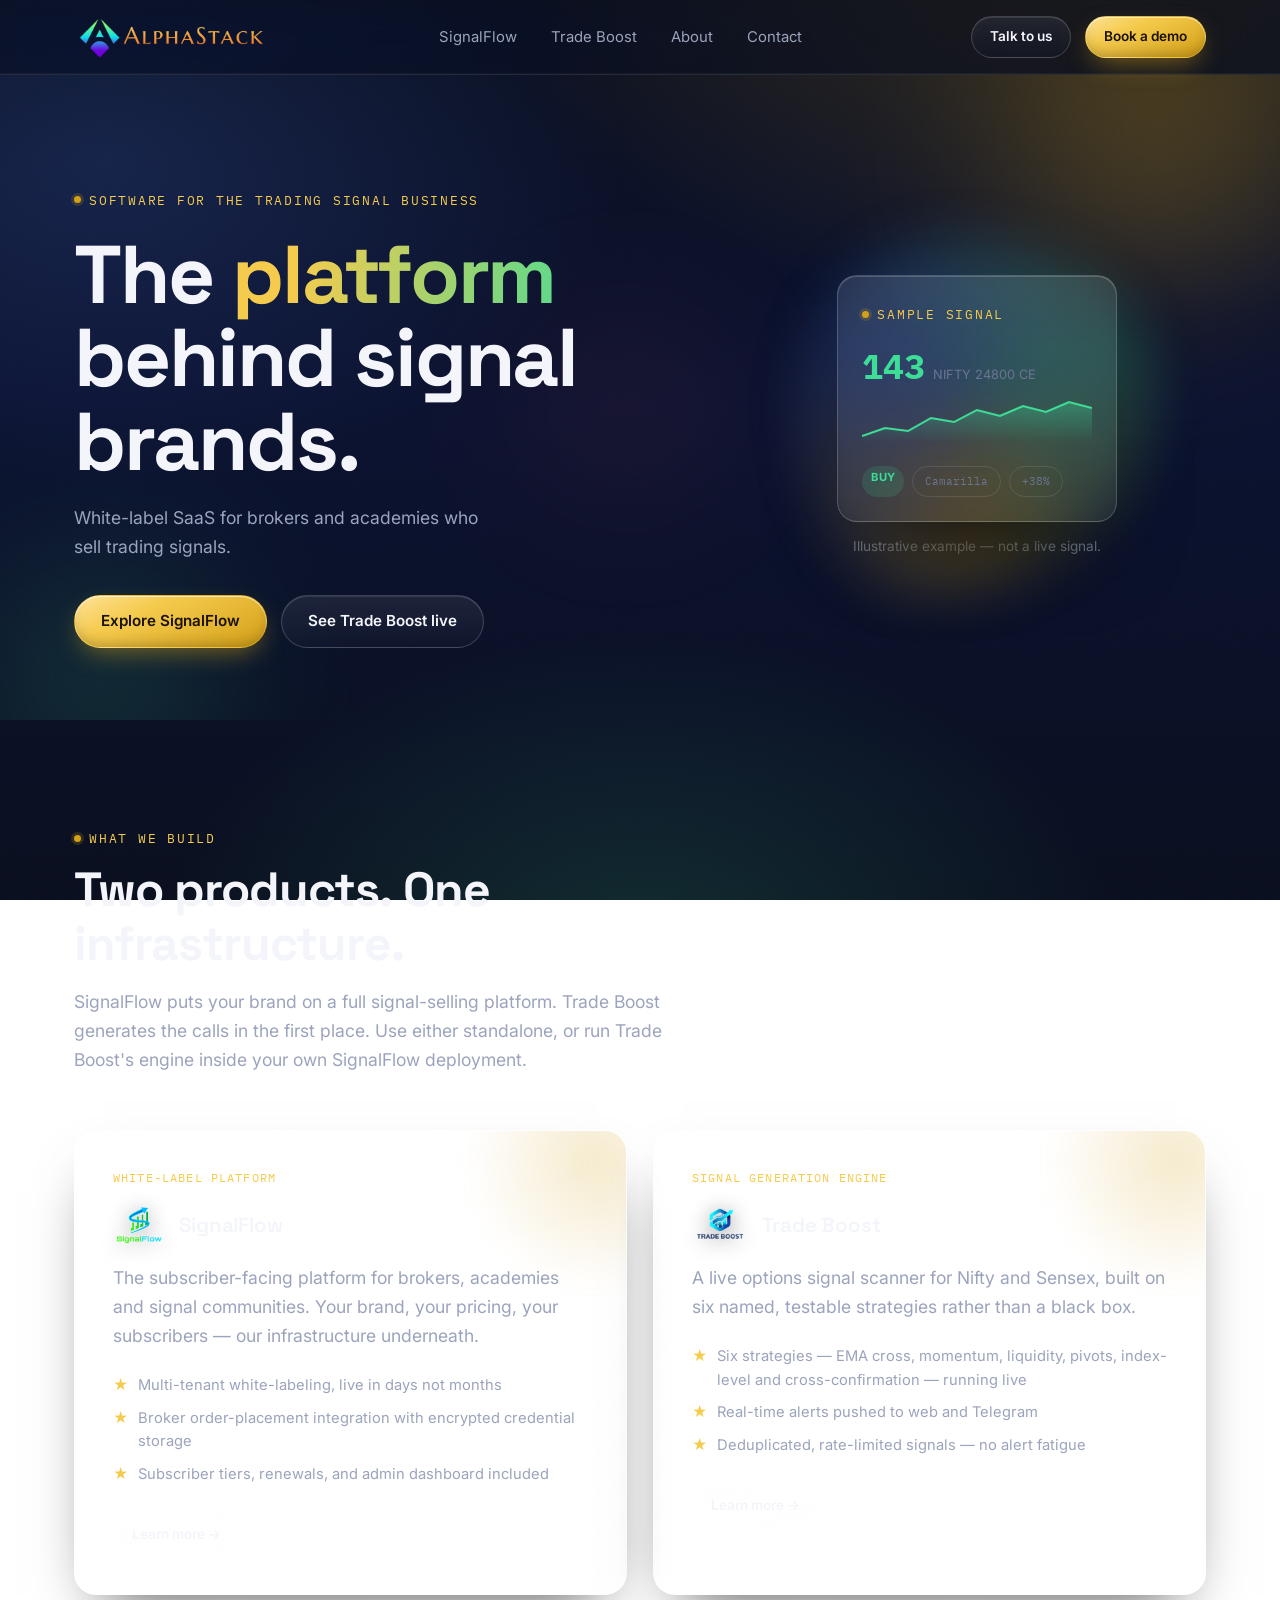
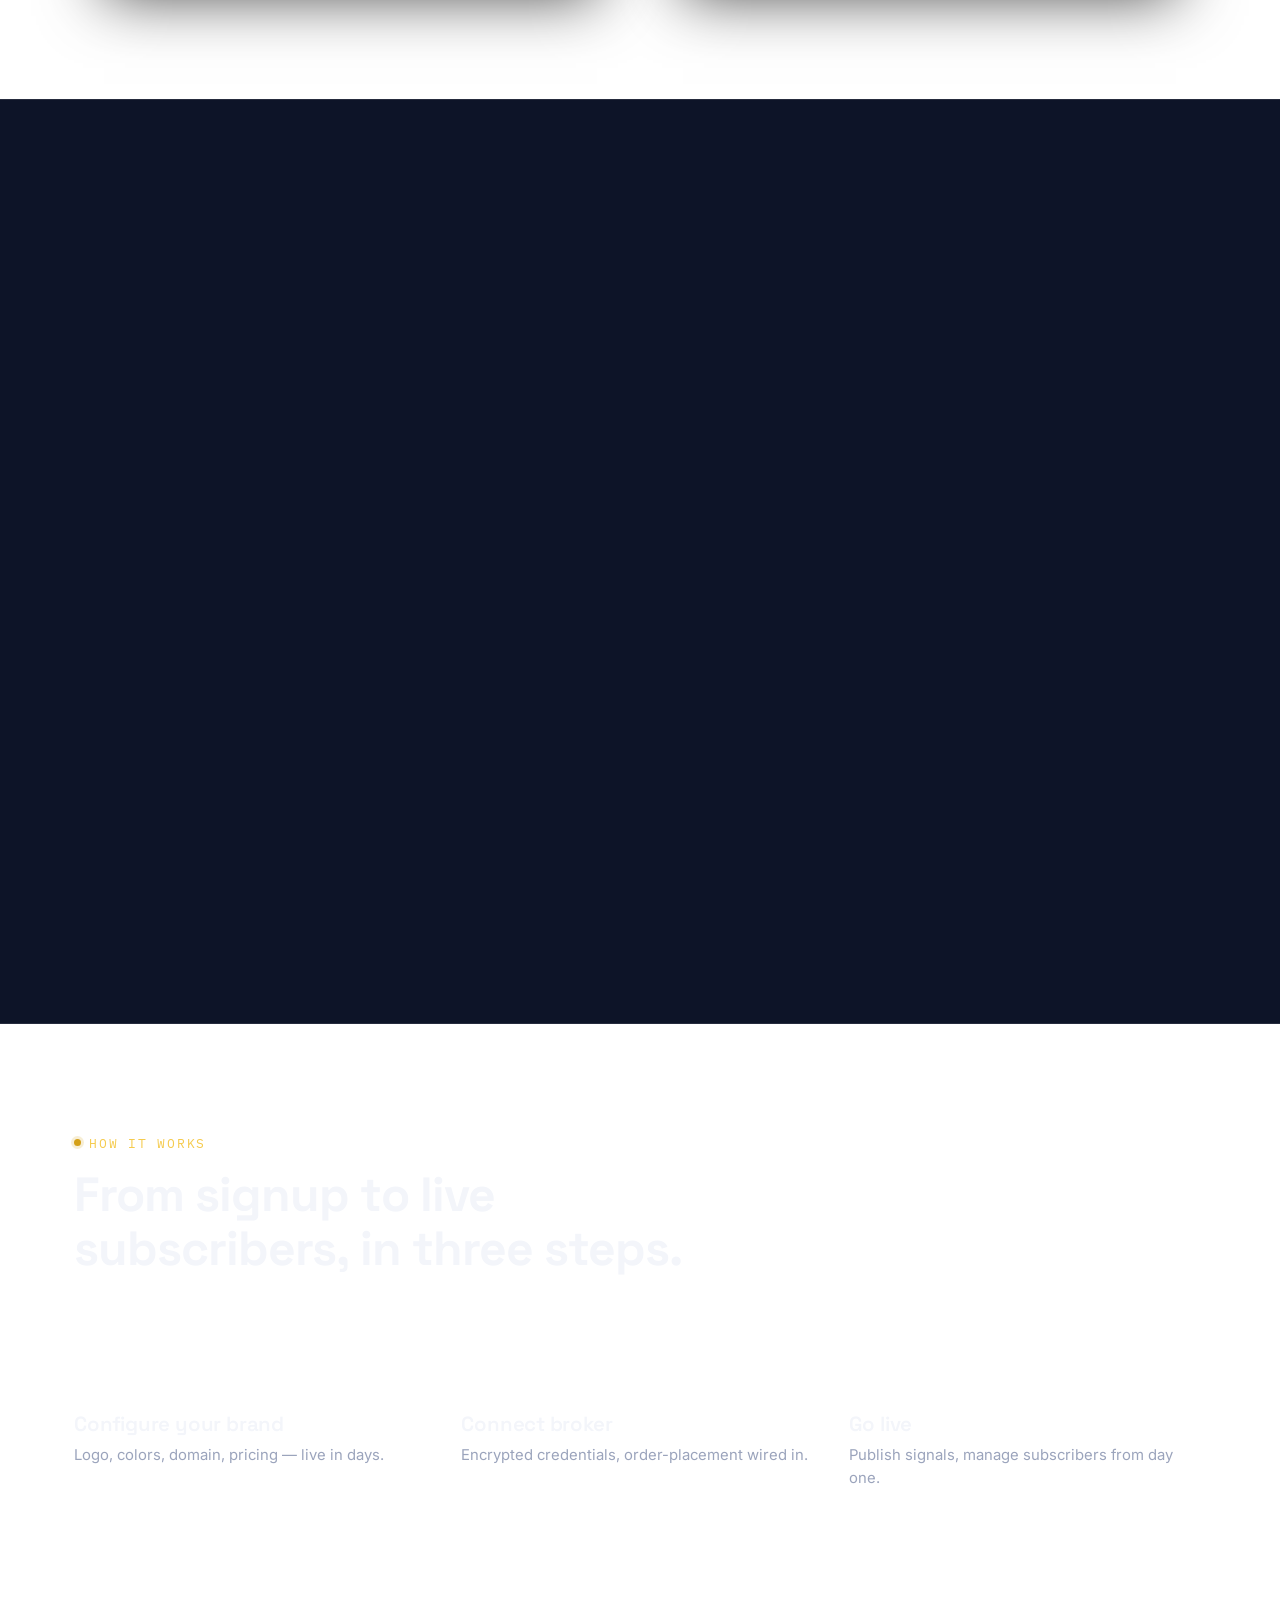
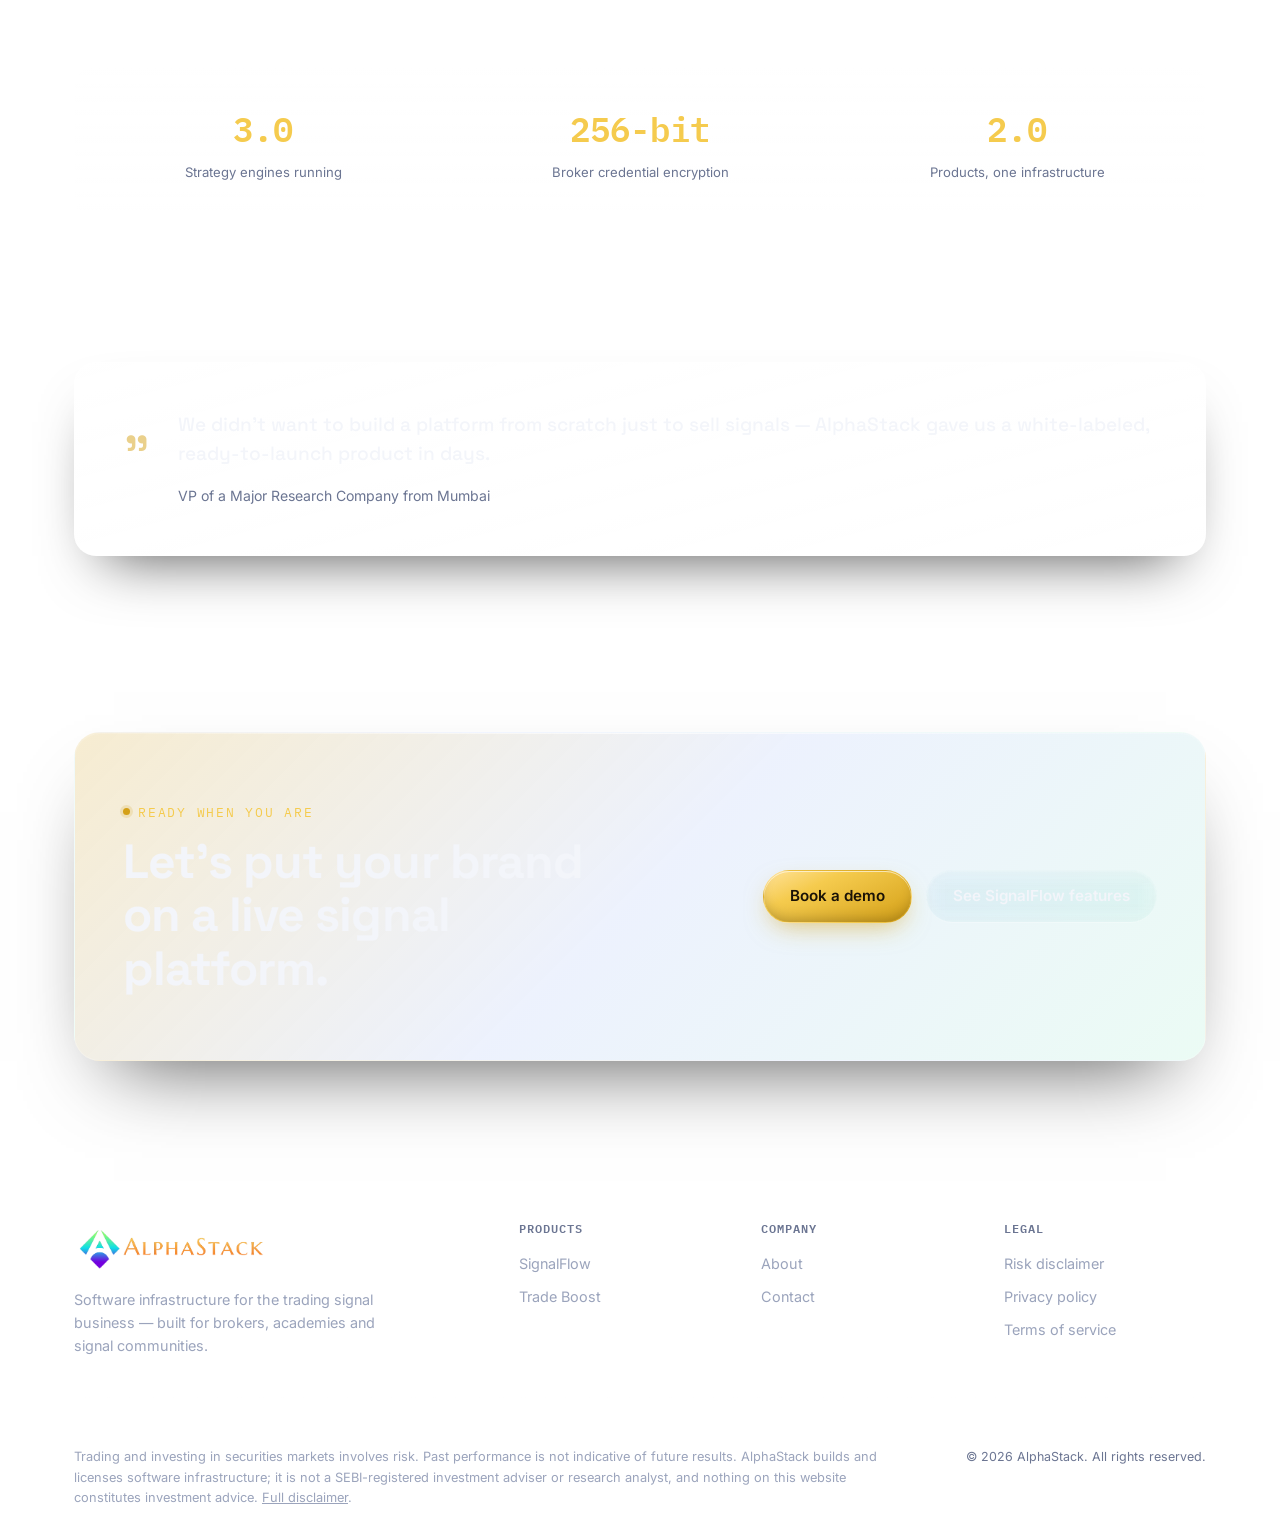
==== commit fdfb3e5d: "Point canonical/OG/sitemap URLs at the real domain, alphastack.in Now that GoDaddy hosting is set up" ====
--- a/index.html
+++ b/index.html
@@ -5,17 +5,17 @@
 <meta name="viewport" content="width=device-width, initial-scale=1.0">
 <title>AlphaStack — White-label trading signal platforms</title>
 <meta name="description" content="AlphaStack builds SignalFlow, a white-label trading signal platform for brokers and academies, and Trade Boost, a multi-strategy options signal scanner for Nifty and Sensex.">
-<link rel="canonical" href="https://alphastack-site.vercel.app/index.html">
+<link rel="canonical" href="https://alphastack.in/index.html">
 <link rel="icon" type="image/png" href="images/alphastack-icon.png">
 <meta property="og:type" content="website">
 <meta property="og:title" content="AlphaStack — White-label trading signal platforms">
 <meta property="og:description" content="AlphaStack builds SignalFlow, a white-label trading signal platform for brokers and academies, and Trade Boost, a multi-strategy options signal scanner for Nifty and Sensex.">
-<meta property="og:url" content="https://alphastack-site.vercel.app/index.html">
-<meta property="og:image" content="https://alphastack-site.vercel.app/logos/SignalFlow-Logo.png">
+<meta property="og:url" content="https://alphastack.in/index.html">
+<meta property="og:image" content="https://alphastack.in/logos/SignalFlow-Logo.png">
 <meta name="twitter:card" content="summary_large_image">
 <meta name="twitter:title" content="AlphaStack — White-label trading signal platforms">
 <meta name="twitter:description" content="AlphaStack builds SignalFlow, a white-label trading signal platform for brokers and academies, and Trade Boost, a multi-strategy options signal scanner for Nifty and Sensex.">
-<meta name="twitter:image" content="https://alphastack-site.vercel.app/logos/SignalFlow-Logo.png">
+<meta name="twitter:image" content="https://alphastack.in/logos/SignalFlow-Logo.png">
 <link rel="preconnect" href="https://fonts.googleapis.com">
 <link href="https://fonts.googleapis.com/css2?family=Space+Grotesk:wght@500;600;700&family=Inter:wght@400;500;600;700&family=IBM+Plex+Mono:wght@400;500;600&display=swap" rel="stylesheet">
 <link rel="stylesheet" href="style.css">
